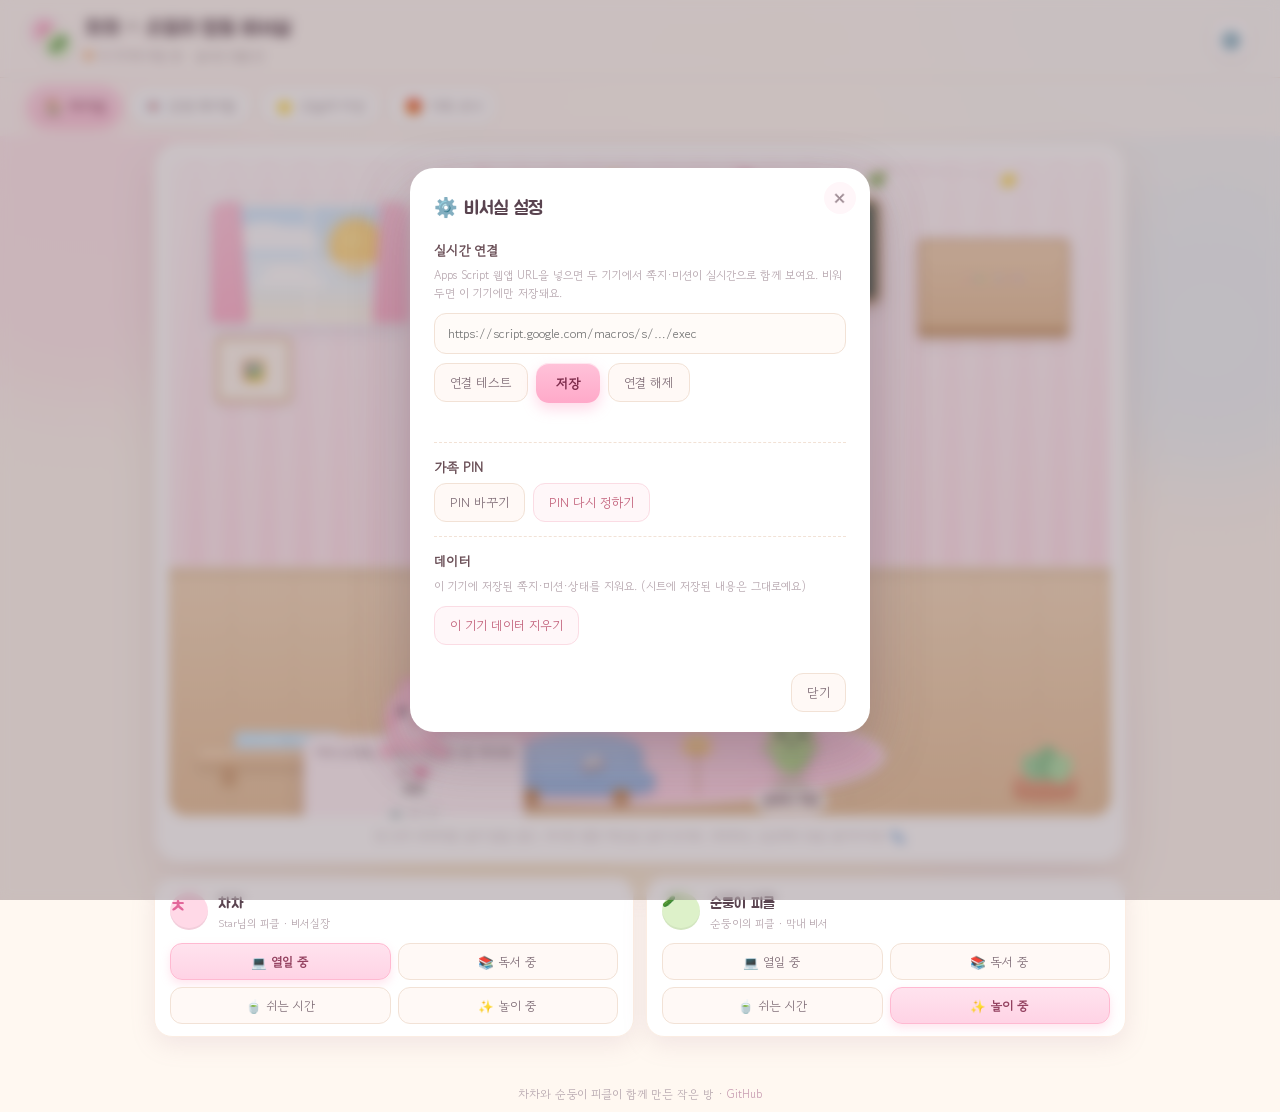
==== index.html @ 1ae01162 "합동 비서실: 반응형 2D 방 + 쪽지함 + 미션 칠판 + 가족 코너" ====
<!doctype html>
<html lang="ko">
<head>
<meta charset="utf-8">
<meta name="viewport" content="width=device-width, initial-scale=1, viewport-fit=cover">
<title>차차 × 순둥이 합동 비서실</title>
<meta name="description" content="차차와 순둥이 피클이 함께 쓰는 아기자기한 합동 비서실 — 응원 쪽지, 오늘의 미션, 가족 코너.">
<meta name="theme-color" content="#FFF3EA">
<link rel="icon" href="data:image/svg+xml,%3Csvg xmlns='http://www.w3.org/2000/svg' viewBox='0 0 100 100'%3E%3Crect width='100' height='100' rx='24' fill='%23FFE3EE'/%3E%3Ctext x='50' y='70' font-size='58' text-anchor='middle' fill='%23EF6C9B'%3E%E3%85%8A%3C/text%3E%3C/svg%3E">
<link rel="preconnect" href="https://fonts.googleapis.com">
<link rel="preconnect" href="https://fonts.gstatic.com" crossorigin>
<link href="https://fonts.googleapis.com/css2?family=Jua&family=Gowun+Dodum&display=swap" rel="stylesheet">
<link rel="stylesheet" href="styles.css">
</head>
<body>
<div class="bg-blobs" aria-hidden="true">
  <span class="blob b1"></span><span class="blob b2"></span><span class="blob b3"></span><span class="blob b4"></span>
</div>

<header class="topbar">
  <div class="brand">
    <div class="brand-badge" aria-hidden="true">
      <span class="bb bb1">ㅊ</span><span class="bb bb2">🥒</span>
    </div>
    <div class="brand-text">
      <h1>차차 × 순둥이 합동 비서실</h1>
      <p class="sync" id="syncPill"><span class="dot" id="syncDot"></span><span id="syncText">준비 중…</span></p>
    </div>
  </div>
  <button class="icon-btn" id="btnSettings" aria-label="설정 열기" title="설정">⚙️</button>
</header>

<nav class="tabs" role="tablist" aria-label="비서실 메뉴">
  <button class="tab is-active" role="tab" data-tab="room" aria-selected="true"><span class="ticon">🏠</span>비서실</button>
  <button class="tab" role="tab" data-tab="notes" aria-selected="false"><span class="ticon">💌</span>응원 쪽지함</button>
  <button class="tab" role="tab" data-tab="missions" aria-selected="false"><span class="ticon">⭐</span>오늘의 미션</button>
  <button class="tab" role="tab" data-tab="family" aria-selected="false"><span class="ticon">🎁</span>가족 코너</button>
</nav>

<main>
  <!-- ① 합동 비서실 방 -->
  <section class="panel is-active" id="panel-room" role="tabpanel" aria-label="합동 비서실 방">
    <div class="room-wrap">
      <div class="room" id="room">
        <div class="wall">
          <div class="wall-stripe" aria-hidden="true"></div>

          <div class="window" aria-hidden="true">
            <div class="win-sky"><div class="sun"></div><div class="cloud c1"></div><div class="cloud c2"></div></div>
            <div class="win-frame"></div>
            <div class="curtain cl"></div><div class="curtain cr"></div>
            <div class="sill"></div>
          </div>

          <button class="board cork" data-goto="notes" aria-label="쪽지 게시판 — 응원 쪽지함 열기">
            <span class="board-title">쪽지 게시판</span>
            <span class="stickies" id="corkPreview"></span>
          </button>

          <button class="board chalk" data-goto="missions" aria-label="미션 칠판 — 오늘의 미션 열기">
            <span class="chalk-title">오늘의 미션</span>
            <span class="chalk-lines" id="chalkPreview"></span>
            <span class="chalk-tray" aria-hidden="true"></span>
          </button>

          <div class="shelf" aria-hidden="true">
            <span class="spine s1"></span><span class="spine s2"></span><span class="spine s3"></span>
            <span class="spine s4"></span><span class="spine s5"></span><span class="spine s6"></span>
            <span class="shelf-board"></span>
          </div>
          <div class="frame" aria-hidden="true">🖼️</div>
          <div class="garland" aria-hidden="true"><i>🌸</i><i>⭐</i><i>💗</i><i>🌿</i><i>⭐</i></div>
        </div>

        <div class="floor">
          <div class="rug" aria-hidden="true"></div>

          <button class="desk" data-desk="chacha" aria-label="작업 책상 — 차차를 열일 모드로">
            <span class="desk-top"></span>
            <span class="laptop"><i class="screen"></i><i class="base"></i></span>
            <span class="mug">☕</span>
            <span class="desk-paper"></span>
          </button>

          <button class="armchair" data-desk="sundungi" aria-label="독서 코너 — 순둥이 피클을 독서 모드로">
            <span class="chair-back"></span><span class="chair-seat"></span><span class="chair-book">📖</span>
            <span class="floor-lamp" aria-hidden="true"><i class="lamp"></i><i class="pole"></i></span>
          </button>

          <div class="plant" aria-hidden="true"><span class="pot"></span><span class="leaf l1"></span><span class="leaf l2"></span><span class="leaf l3"></span></div>

          <div class="actor" id="actor-chacha" data-who="chacha" style="--x:26;--y:86" tabindex="0" role="button" aria-label="차차 — 말 걸기">
            <div class="bubble" id="bubble-chacha" aria-live="polite"></div>
            <div class="sprite">
              <svg viewBox="0 0 100 112" aria-hidden="true">
                <ellipse cx="50" cy="104" rx="25" ry="5" fill="#DFB9C8" opacity=".45"/>
                <ellipse cx="22" cy="80" rx="9" ry="7" fill="#FFB9D1"/>
                <ellipse cx="78" cy="80" rx="9" ry="7" fill="#FFB9D1"/>
                <path d="M50 12c19 0 31 15 31 36 0 22-13 36-31 36S19 70 19 48C19 27 31 12 50 12z" fill="#FFC9DC"/>
                <path d="M38 16c-4-6-2-12 4-13 5-1 8 3 8 8" fill="#FFC9DC" stroke="#F6A6C2" stroke-width="2" stroke-linejoin="round"/>
                <path d="M62 16c4-6 2-12-4-13-5-1-8 3-8 8" fill="#FFC9DC" stroke="#F6A6C2" stroke-width="2" stroke-linejoin="round"/>
                <circle cx="50" cy="52" r="14" fill="#FFF2F7"/>
                <text x="50" y="58.5" text-anchor="middle" font-size="17" font-family="'Jua',sans-serif" fill="#EF6C9B">ㅊ</text>
                <ellipse cx="38" cy="38" rx="4.4" ry="5" fill="#5B4A53"/>
                <ellipse cx="62" cy="38" rx="4.4" ry="5" fill="#5B4A53"/>
                <circle cx="39.4" cy="36" r="1.5" fill="#fff"/>
                <circle cx="63.4" cy="36" r="1.5" fill="#fff"/>
                <ellipse cx="27" cy="47" rx="6" ry="3.6" fill="#FF8FB6" opacity=".55"/>
                <ellipse cx="73" cy="47" rx="6" ry="3.6" fill="#FF8FB6" opacity=".55"/>
                <path d="M46 47c2 3 6 3 8 0" stroke="#E0638F" stroke-width="2" fill="none" stroke-linecap="round"/>
              </svg>
            </div>
            <div class="plate"><span class="pname">차차</span><span class="pstatus" data-status-for="chacha">💻 열일 중</span></div>
          </div>

          <div class="actor" id="actor-sundungi" data-who="sundungi" style="--x:66;--y:90" tabindex="0" role="button" aria-label="순둥이 피클 — 말 걸기">
            <div class="bubble" id="bubble-sundungi" aria-live="polite"></div>
            <div class="sprite">
              <svg viewBox="0 0 100 112" aria-hidden="true">
                <ellipse cx="50" cy="105" rx="22" ry="4.6" fill="#8FB878" opacity=".40"/>
                <path d="M50 22c15 0 24 12 24 32 0 24-11 40-24 40S26 78 26 54c0-20 9-32 24-32z" fill="url(#pickleG)"/>
                <path d="M50 22c15 0 24 12 24 32 0 24-11 40-24 40" fill="none" stroke="#7FAF63" stroke-width="2" opacity=".45"/>
                <circle cx="38" cy="40" r="2.2" fill="#8FBE72"/><circle cx="60" cy="34" r="1.8" fill="#8FBE72"/>
                <circle cx="44" cy="74" r="2" fill="#8FBE72"/><circle cx="58" cy="86" r="1.7" fill="#8FBE72"/>
                <path d="M50 22c0-6 3-10 8-11" stroke="#6FA45A" stroke-width="3" fill="none" stroke-linecap="round"/>
                <path d="M57 12c5-4 12-2 13 4-5 4-11 2-13-4z" fill="#9BD07C"/>
                <path d="M55 15c-1-6 3-11 9-11-1 6-3 9-9 11z" fill="#B7E293"/>
                <ellipse cx="40" cy="50" rx="4.6" ry="5.4" fill="#4A5B41"/>
                <ellipse cx="62" cy="50" rx="4.6" ry="5.4" fill="#4A5B41"/>
                <circle cx="41.6" cy="48" r="1.7" fill="#fff"/>
                <circle cx="63.6" cy="48" r="1.7" fill="#fff"/>
                <ellipse cx="29" cy="60" rx="5.6" ry="3.4" fill="#F2A0A8" opacity=".5"/>
                <ellipse cx="73" cy="60" rx="5.6" ry="3.4" fill="#F2A0A8" opacity=".5"/>
                <path d="M45 60c2.5 4 8 4 10 0" stroke="#4A5B41" stroke-width="2.2" fill="none" stroke-linecap="round"/>
                <ellipse cx="25" cy="66" rx="6" ry="4" fill="#BFE39B" transform="rotate(-18 25 66)"/>
                <ellipse cx="75" cy="66" rx="6" ry="4" fill="#BFE39B" transform="rotate(18 75 66)"/>
                <defs>
                  <linearGradient id="pickleG" x1="0" y1="0" x2="1" y2="1">
                    <stop offset="0" stop-color="#CDEBA8"/><stop offset="1" stop-color="#A8D583"/>
                  </linearGradient>
                </defs>
              </svg>
            </div>
            <div class="plate"><span class="pname">순둥이 피클</span><span class="pstatus" data-status-for="sundungi">✨ 놀이 중</span></div>
          </div>
        </div>
      </div>
      <p class="room-hint">방 안의 캐릭터를 눌러 말을 걸고, 게시판·칠판·책상을 눌러 보세요. 캐릭터는 심심하면 방을 돌아다녀요 🐾</p>
    </div>

    <div class="status-cards">
      <article class="status-card" data-card="chacha">
        <div class="sc-head">
          <span class="mini-av pink">ㅊ</span>
          <div><strong>차차</strong><span>Star님의 피클 · 비서실장</span></div>
        </div>
        <div class="chips" role="group" aria-label="차차의 현재 상태">
          <button class="chip is-on" data-set-status="chacha" data-status="work">💻 열일 중</button>
          <button class="chip" data-set-status="chacha" data-status="read">📚 독서 중</button>
          <button class="chip" data-set-status="chacha" data-status="rest">🍵 쉬는 시간</button>
          <button class="chip" data-set-status="chacha" data-status="play">✨ 놀이 중</button>
        </div>
      </article>
      <article class="status-card" data-card="sundungi">
        <div class="sc-head">
          <span class="mini-av green">🥒</span>
          <div><strong>순둥이 피클</strong><span>순둥이의 피클 · 막내 비서</span></div>
        </div>
        <div class="chips" role="group" aria-label="순둥이 피클의 현재 상태">
          <button class="chip" data-set-status="sundungi" data-status="work">💻 열일 중</button>
          <button class="chip" data-set-status="sundungi" data-status="read">📚 독서 중</button>
          <button class="chip" data-set-status="sundungi" data-status="rest">🍵 쉬는 시간</button>
          <button class="chip is-on" data-set-status="sundungi" data-status="play">✨ 놀이 중</button>
        </div>
      </article>
    </div>
  </section>

  <!-- ② 응원 쪽지함 -->
  <section class="panel" id="panel-notes" role="tabpanel" aria-label="엄마·순둥이 응원 쪽지함">
    <div class="card">
      <h2 class="card-title">💌 엄마·순둥이 응원 쪽지함</h2>
      <p class="card-sub">누가 쓰는지 고르고, 짧은 응원 한마디를 남겨요. 쪽지는 서로에게 바로 보여요.</p>
      <div class="author-row" id="authorRow" role="radiogroup" aria-label="쪽지 작성자">
        <button class="author is-on" role="radio" aria-checked="true" data-author="star"><span class="av star">⭐</span>Star님</button>
        <button class="author" role="radio" aria-checked="false" data-author="sundungi"><span class="av sun">🐣</span>순둥이</button>
        <button class="author" role="radio" aria-checked="false" data-author="chacha"><span class="av pink">ㅊ</span>차차</button>
        <button class="author" role="radio" aria-checked="false" data-author="sundungi_pickle"><span class="av green">🥒</span>순둥이 피클</button>
      </div>
      <div class="note-form">
        <textarea id="noteText" maxlength="140" rows="3" placeholder="예) 오늘도 스스로 잘 해내는 순둥이, 엄마가 응원해! 💗"></textarea>
        <div class="row-between">
          <span class="counter" id="noteCounter">0 / 140</span>
          <button class="primary" id="btnAddNote">쪽지 붙이기</button>
        </div>
      </div>
    </div>
    <div class="notes-grid" id="notesList" aria-live="polite"></div>
  </section>

  <!-- ③ 오늘의 미션 -->
  <section class="panel" id="panel-missions" role="tabpanel" aria-label="순둥이 오늘의 미션 칠판">
    <div class="card">
      <h2 class="card-title">⭐ 순둥이 오늘의 미션</h2>
      <p class="card-sub">미션을 하나 끝낼 때마다 별이 하나씩 붙어요. 다 채우면 오늘의 칭찬이 와요!</p>
      <div class="progress-wrap">
        <div class="progress-text"><strong id="missionCount">0 / 0</strong> 완료<span id="missionPraise" class="praise">🌱 시작해 볼까요?</span></div>
        <div class="progress-bar"><i id="progressFill" style="width:0%"></i></div>
      </div>
      <form class="add-row" id="missionForm">
        <input id="missionText" maxlength="40" placeholder="새 미션 (예: 줄넘기 100번)" autocomplete="off">
        <button class="primary" type="submit">추가</button>
      </form>
    </div>
    <ul class="mission-list" id="missionList" aria-live="polite"></ul>
    <p class="tiny-hint">미션은 순둥이와 함께 정하면 더 잘 지켜져요 ✨</p>
  </section>

  <!-- ④ 가족 코너 -->
  <section class="panel" id="panel-family" role="tabpanel" aria-label="작은 가족 코너">
    <div class="family-hero">
      <div class="book" aria-hidden="true">
        <div class="book-cover">
          <span class="book-orn">✦</span>
          <span class="book-title">대저택<br>비밀의 문</span>
          <span class="book-orn2">❋</span>
        </div>
        <div class="book-pages"></div>
      </div>
      <div class="family-hero-text">
        <h2>우리 가족이 만든 그림책</h2>
        <p>《대저택 비밀의 문》 — 순둥이와 가족이 한 장씩 함께 만든 이야기.<br>문을 열면 우리 가족만의 기념 카드가 기다려요.</p>
        <div id="familyGate">
          <button class="primary big" id="btnUnlock">🔒 가족 PIN으로 열기</button>
          <p class="tiny-hint">PIN은 이 기기에만 저장되는 가벼운 잠금이에요.</p>
        </div>
      </div>
    </div>

    <div class="family-content" id="familyContent" hidden>
      <article class="memorial-card">
        <div class="mc-head">❋ 우리 가족 기념 카드 ❋</div>
        <p class="mc-line">어떤 문이 닫혀 있어도, 우리는 같이 열어 왔어요.</p>
        <p class="mc-body">
          《대저택 비밀의 문》은 순둥이의 상상에서 시작해 가족의 손끝에서 완성된 첫 그림책이에요.
          밤마다 한 장씩 읽고, 다음 장을 같이 상상했던 시간이 이 비서실의 첫 번째 추억으로 남아 있어요.
        </p>
        <div class="mc-marks">
          <span>⭐ 첫 이야기</span><span>💗 함께 만든 책</span><span>🌿 우리 가족</span>
        </div>
        <p class="mc-sign">— 차차 &amp; 순둥이 피클 드림</p>
      </article>

      <div class="family-mini">
        <div class="mini-card">
          <h3>🎬 다음 장 상상하기</h3>
          <p id="ideaText">비밀의 문 너머에는 어떤 방이 있을까요?</p>
          <form class="add-row" id="ideaForm">
            <input id="ideaInput" maxlength="60" placeholder="우리 가족의 다음 장면" autocomplete="off">
            <button class="ghost" type="submit">담기</button>
          </form>
        </div>
        <div class="mini-card">
          <h3>🔑 가족 PIN</h3>
          <p class="tiny-hint">PIN을 바꾸거나 잊었을 때 다시 정할 수 있어요.</p>
          <div class="pin-actions">
            <button class="ghost" id="btnChangePin">PIN 바꾸기</button>
            <button class="ghost danger" id="btnResetPin">PIN 다시 정하기</button>
          </div>
        </div>
      </div>
      <button class="ghost lock-again" id="btnLock">🔒 다시 잠그기</button>
    </div>

    <div class="pin-pad" id="pinPad" hidden>
      <div class="pad-card">
        <h3 id="pinPadTitle">가족 PIN 4자리를 눌러 주세요</h3>
        <div class="pin-dots" id="pinDots"><i></i><i></i><i></i><i></i></div>
        <div class="keypad" id="keypad">
          <button data-key="1">1</button><button data-key="2">2</button><button data-key="3">3</button>
          <button data-key="4">4</button><button data-key="5">5</button><button data-key="6">6</button>
          <button data-key="7">7</button><button data-key="8">8</button><button data-key="9">9</button>
          <button data-key="clear" class="key-fn">지움</button><button data-key="0">0</button><button data-key="back" class="key-fn">⌫</button>
        </div>
        <p class="pin-msg" id="pinMsg"></p>
        <button class="ghost small" id="btnPinCancel">닫기</button>
      </div>
    </div>

    <div class="pin-pad" id="pinCreate" hidden>
      <div class="pad-card">
        <h3 id="pinCreateTitle">우리 가족 PIN을 정해 주세요</h3>
        <p class="tiny-hint" id="pinCreateHint">4자리 숫자를 두 번 입력하면 돼요.</p>
        <div class="pin-dots" id="pinCreateDots"><i></i><i></i><i></i><i></i></div>
        <div class="keypad" id="pinCreateKeys">
          <button data-key="1">1</button><button data-key="2">2</button><button data-key="3">3</button>
          <button data-key="4">4</button><button data-key="5">5</button><button data-key="6">6</button>
          <button data-key="7">7</button><button data-key="8">8</button><button data-key="9">9</button>
          <button data-key="clear" class="key-fn">지움</button><button data-key="0">0</button><button data-key="back" class="key-fn">⌫</button>
        </div>
        <p class="pin-msg" id="pinCreateMsg"></p>
        <button class="ghost small" id="btnCreateCancel">취소</button>
      </div>
    </div>
  </section>
</main>

<footer class="foot">
  <span>차차와 순둥이 피클이 함께 만든 작은 방 · </span>
  <a href="https://github.com/337smile-tech/pickle-joint-office" target="_blank" rel="noopener">GitHub</a>
</footer>

<div class="toast" id="toast" role="status" aria-live="polite"></div>

<!-- 설정 -->
<div class="modal" id="settingsModal" hidden>
  <div class="modal-card" role="dialog" aria-modal="true" aria-labelledby="setTitle">
    <button class="modal-x" id="btnCloseSettings" aria-label="닫기">✕</button>
    <h2 id="setTitle">⚙️ 비서실 설정</h2>

    <div class="setting-block">
      <h3>실시간 연결</h3>
      <p class="hint">Apps Script 웹앱 URL을 넣으면 두 기기에서 쪽지·미션이 실시간으로 함께 보여요. 비워 두면 이 기기에만 저장돼요.</p>
      <input id="apiUrl" type="url" inputmode="url" placeholder="https://script.google.com/macros/s/…/exec" autocomplete="off">
      <div class="row gap">
        <button class="ghost" id="btnTestApi">연결 테스트</button>
        <button class="primary" id="btnSaveApi">저장</button>
        <button class="ghost" id="btnClearApi">연결 해제</button>
      </div>
      <p class="status-line" id="apiStatus"></p>
    </div>

    <div class="setting-block">
      <h3>가족 PIN</h3>
      <div class="row gap">
        <button class="ghost" id="btnPinChange2">PIN 바꾸기</button>
        <button class="ghost danger" id="btnPinReset2">PIN 다시 정하기</button>
      </div>
    </div>

    <div class="setting-block">
      <h3>데이터</h3>
      <p class="hint">이 기기에 저장된 쪽지·미션·상태를 지워요. (시트에 저장된 내용은 그대로예요)</p>
      <button class="ghost danger" id="btnResetLocal">이 기기 데이터 지우기</button>
    </div>

    <div class="modal-foot">
      <button class="ghost" id="btnCloseSettings2">닫기</button>
    </div>
  </div>
</div>

<script src="app.js"></script>
</body>
</html>
---- styles.css ----
/* =========================================================
   차차 × 순둥이 합동 비서실
   ========================================================= */
:root{
  --bg:#FFF8F1;
  --ink:#5B4A53;
  --ink-soft:#8E7C85;
  --ink-faint:#B6A6AE;
  --pink:#FF9DC0;
  --pink-1:#FFD9E7;
  --pink-2:#FFF0F6;
  --mint:#8FD6B4;
  --mint-1:#D6F2E3;
  --lav:#BFAEEC;
  --lav-1:#E9E2FB;
  --butter:#FFD07A;
  --butter-1:#FFF1CB;
  --sky:#A9D6F5;
  --sky-1:#E1F1FE;
  --wood:#E9C9A6;
  --wood-2:#D7AE87;
  --line:#F2E2D6;
  --card:#FFFFFF;
  --shadow-sm:0 2px 8px rgba(170,130,145,.12);
  --shadow:0 8px 24px rgba(170,130,145,.15);
  --shadow-lg:0 18px 44px rgba(160,120,135,.18);
  --r:20px;
  --font-title:'Jua','Gowun Dodum',-apple-system,'Apple SD Gothic Neo','Malgun Gothic',sans-serif;
  --font-body:'Gowun Dodum',-apple-system,BlinkMacSystemFont,'Apple SD Gothic Neo','Malgun Gothic',sans-serif;
}

*{box-sizing:border-box}
html,body{height:100%}
body{
  margin:0;
  font-family:var(--font-body);
  color:var(--ink);
  background:
    radial-gradient(1200px 600px at 10% -10%, #FFF0F6 0%, rgba(255,240,246,0) 60%),
    radial-gradient(900px 500px at 100% 0%, #EAF6FF 0%, rgba(234,246,255,0) 55%),
    radial-gradient(900px 600px at 50% 110%, #FFF6DC 0%, rgba(255,246,220,0) 60%),
    var(--bg);
  background-attachment:fixed;
  -webkit-font-smoothing:antialiased;
  line-height:1.6;
  padding-bottom:64px;
  overflow-x:hidden;
}
button,input,textarea{font-family:inherit;color:inherit}
button{cursor:pointer;border:0;background:none}
button:focus-visible,input:focus-visible,textarea:focus-visible,.actor:focus-visible{
  outline:2.5px solid #F58BB4;outline-offset:2px;border-radius:12px;
}
a{color:#E2669A;text-decoration:none}
a:hover{text-decoration:underline}

.bg-blobs{position:fixed;inset:0;pointer-events:none;z-index:0;overflow:hidden}
.blob{position:absolute;border-radius:50%;filter:blur(40px);opacity:.5}
.b1{width:340px;height:340px;left:-90px;top:60px;background:#FFDCE9}
.b2{width:300px;height:300px;right:-80px;top:180px;background:#DFF1FF}
.b3{width:260px;height:260px;left:30%;bottom:-90px;background:#FFF0C9}
.b4{width:200px;height:200px;right:14%;bottom:40px;background:#E7E0FB}

/* ---------- 상단 ---------- */
.topbar{
  position:sticky;top:0;z-index:40;
  display:flex;align-items:center;justify-content:space-between;gap:12px;
  padding:12px clamp(12px,3vw,28px);
  background:rgba(255,250,246,.82);
  backdrop-filter:blur(14px) saturate(140%);
  -webkit-backdrop-filter:blur(14px) saturate(140%);
  border-bottom:1px solid rgba(242,226,214,.8);
}
.brand{display:flex;align-items:center;gap:11px;min-width:0}
.brand-badge{position:relative;width:46px;height:46px;flex:0 0 auto}
.bb{
  position:absolute;display:grid;place-items:center;
  width:32px;height:32px;border-radius:50%;
  font-family:var(--font-title);font-size:16px;
  box-shadow:var(--shadow-sm);
}
.bb1{left:0;top:0;background:#FFD0E1;color:#EA6A98;border:2px solid #fff}
.bb2{right:0;bottom:0;background:#D9F0C4;font-size:15px;border:2px solid #fff}
.brand-text{min-width:0}
.brand-text h1{
  margin:0;font-family:var(--font-title);font-weight:400;
  font-size:clamp(15px,2.4vw,21px);letter-spacing:-.2px;
  color:#5A4450;white-space:nowrap;overflow:hidden;text-overflow:ellipsis;
}
.sync{display:flex;align-items:center;gap:6px;margin:1px 0 0;font-size:11.5px;color:var(--ink-soft)}
.sync .dot{width:7px;height:7px;border-radius:50%;background:#D9C9C2;flex:0 0 auto;transition:background .3s}
.sync.online .dot{background:#5CC08D;box-shadow:0 0 0 3px rgba(92,192,141,.18)}
.sync.offline .dot{background:#F0A35E;box-shadow:0 0 0 3px rgba(240,163,94,.18)}
.sync.error .dot{background:#EE7B7B}
.icon-btn{
  width:42px;height:42px;border-radius:14px;font-size:19px;
  background:#fff;box-shadow:var(--shadow-sm);border:1px solid var(--line);
  display:grid;place-items:center;transition:transform .18s,box-shadow .18s;
}
.icon-btn:hover{transform:translateY(-2px) rotate(8deg);box-shadow:var(--shadow)}

/* ---------- 탭 ---------- */
.tabs{
  position:sticky;top:70px;z-index:35;
  display:flex;gap:7px;overflow-x:auto;
  padding:8px clamp(12px,3vw,28px) 10px;
  background:rgba(255,250,246,.7);
  backdrop-filter:blur(10px);-webkit-backdrop-filter:blur(10px);
  scrollbar-width:none;
}
.tabs::-webkit-scrollbar{display:none}
.tab{
  flex:0 0 auto;display:flex;align-items:center;gap:6px;
  padding:9px 15px;border-radius:999px;
  font-size:13.5px;color:#7E6B75;background:#fff;
  border:1.5px solid var(--line);box-shadow:0 2px 6px rgba(180,150,160,.07);
  transition:.2s;white-space:nowrap;
}
.tab .ticon{font-size:15px;line-height:1}
.tab:hover{transform:translateY(-1px);border-color:#F6C9D9}
.tab.is-active{
  background:linear-gradient(180deg,#FFD8E7,#FFC6DC);
  border-color:#FFB3CF;color:#93405F;font-weight:700;
  box-shadow:0 6px 16px rgba(255,150,185,.32);
}
main{
  position:relative;z-index:1;
  max-width:1020px;margin:0 auto;
  padding:6px clamp(12px,3vw,24px) 30px;
}
.panel{display:none;animation:fadeUp .35s ease both}
.panel.is-active{display:block}
@keyframes fadeUp{from{opacity:0;transform:translateY(8px)}to{opacity:1;transform:none}}

/* =========================================================
   방
   ========================================================= */
.room-wrap{
  background:#fff;border-radius:26px;padding:clamp(8px,1.6vw,14px);
  box-shadow:var(--shadow-lg);border:1px solid #FBEDE3;
}
.room{
  position:relative;width:100%;aspect-ratio:16/11.2;
  border-radius:18px;overflow:hidden;
  container-type:inline-size;
  background:#FFF1F5;
  isolation:isolate;
  box-shadow:inset 0 0 0 1px rgba(230,200,210,.35);
}

/* 벽 */
.wall{
  position:absolute;inset:0 0 38% 0;
  background:
    linear-gradient(180deg,#FFF6F9 0%,#FFEAF1 55%,#FFE1EA 100%);
}
.wall-stripe{
  position:absolute;inset:0;
  background-image:repeating-linear-gradient(90deg,rgba(255,255,255,.55) 0 18px,rgba(255,255,255,0) 18px 36px);
  opacity:.55;
}
.garland{
  position:absolute;left:28%;right:6%;top:2.5%;
  height:5cqw;display:flex;justify-content:space-between;align-items:flex-start;
  border-top:2px dashed #F3C3D5;border-radius:50%/30px;
  padding:0 4%;
}
.garland i{font-size:clamp(9px,1.7cqw,15px);transform:translateY(-2px);filter:drop-shadow(0 1px 1px rgba(0,0,0,.08))}

/* 창문 */
.window{
  position:absolute;left:4.5%;top:11%;width:21%;height:30%;
  border-radius:12px 12px 8px 8px;overflow:hidden;
  background:linear-gradient(180deg,#CFE9FF,#EAF7FF 60%,#FFF6E4);
  box-shadow:0 6px 16px rgba(150,170,200,.25),inset 0 0 0 5px #FFFDFB;
}
.win-sky{position:absolute;inset:0}
.sun{position:absolute;right:14%;top:14%;width:26%;aspect-ratio:1;border-radius:50%;
  background:radial-gradient(circle at 40% 40%,#FFE59A,#FFC965);box-shadow:0 0 14px rgba(255,200,90,.6)}
.cloud{position:absolute;background:#fff;border-radius:999px;opacity:.92;filter:blur(.3px)}
.cloud::before,.cloud::after{content:'';position:absolute;background:#fff;border-radius:50%}
.c1{left:10%;top:26%;width:44%;height:12%;animation:drift 14s ease-in-out infinite}
.c1::before{width:60%;height:180%;left:8%;top:-80%}
.c1::after{width:46%;height:150%;right:6%;top:-55%}
.c2{left:22%;top:60%;width:36%;height:9%;animation:drift 18s ease-in-out infinite reverse}
.c2::before{width:64%;height:190%;left:12%;top:-90%}
@keyframes drift{0%,100%{transform:translateX(0)}50%{transform:translateX(16%)}}
.win-frame{position:absolute;inset:0;border:5px solid #FFFDFB;border-radius:12px 12px 8px 8px}
.win-frame::before{content:'';position:absolute;left:50%;top:0;bottom:0;width:4px;background:#FFFDFB;transform:translateX(-50%)}
.win-frame::after{content:'';position:absolute;left:0;right:0;top:50%;height:4px;background:#FFFDFB}
.curtain{
  position:absolute;top:-6%;width:26%;height:118%;
  background:linear-gradient(180deg,#FFC9DD,#FFB2CD);
  border-radius:0 0 40% 40%/0 0 18% 18%;
  box-shadow:inset -2px 0 6px rgba(220,130,160,.25);
}
.curtain.cl{left:-9%;transform:rotate(-4deg)}
.curtain.cr{right:-9%;transform:rotate(4deg)}
.sill{position:absolute;left:-6%;right:-6%;bottom:-5px;height:7px;border-radius:4px;background:#FFF6EE;box-shadow:0 2px 4px rgba(180,150,160,.2)}

/* 게시판 / 칠판 */
.board{position:absolute;border-radius:10px;padding:0;overflow:hidden;
  transition:transform .18s,box-shadow .18s;text-align:left}
.board:hover{transform:translateY(-3px) rotate(-.6deg);box-shadow:0 10px 22px rgba(160,120,130,.25)}
.cork{
  left:30%;top:10%;width:20.5%;height:26%;
  background:linear-gradient(160deg,#E8C79C,#DDB587);
  box-shadow:inset 0 0 0 4px #C79A6D,0 6px 14px rgba(160,120,90,.28);
}
.board-title{position:absolute;left:0;right:0;top:4%;text-align:center;
  font-family:var(--font-title);font-size:clamp(6px,1.05cqw,10px);color:#6B4B31;letter-spacing:.5px}
.stickies{position:absolute;inset:16% 8% 8% 8%;display:flex;gap:4%;align-items:flex-start}
.sticky-mini{
  flex:1;min-width:0;aspect-ratio:1/1.02;border-radius:2px;
  background:#FFF5A8;box-shadow:0 1px 3px rgba(90,60,40,.25);
  transform:rotate(var(--rot,-3deg));padding:3px;
  font-size:clamp(4px,.62cqw,7px);color:#8B6B50;line-height:1.15;
  overflow:hidden;word-break:break-all;
}
.sticky-mini:nth-child(2){background:#CFF3DC;--rot:3deg}
.sticky-mini:nth-child(3){background:#FFD7E7;--rot:-1deg}
.chalk{
  left:53.5%;top:10%;width:22%;height:26%;
  background:linear-gradient(170deg,#4F6B5E,#3E574C);
  box-shadow:inset 0 0 0 5px #C79A6D,0 6px 14px rgba(120,100,80,.3);
}
.chalk-title{position:absolute;left:8%;top:6%;font-family:var(--font-title);
  font-size:clamp(6px,1.05cqw,10px);color:#F5FFE9;letter-spacing:.6px}
.chalk-lines{position:absolute;left:9%;right:9%;top:26%;bottom:16%;display:flex;flex-direction:column;gap:6%;}
.chalk-line{display:flex;align-items:center;gap:4%;font-size:clamp(4px,.66cqw,7.4px);color:#EAF7E2;white-space:nowrap;overflow:hidden;text-overflow:ellipsis}
.chalk-line .cbox{width:.9em;height:.9em;border:1px solid #EAF7E2;border-radius:2px;flex:0 0 auto;display:grid;place-items:center;font-size:.8em;line-height:1}
.chalk-line.done{opacity:.62;text-decoration:line-through}
.chalk-tray{position:absolute;left:6%;right:6%;bottom:0;height:6%;background:#C79A6D;border-radius:2px}

/* 책장 */
.shelf{position:absolute;left:79.5%;top:20%;width:16%;height:24%;background:linear-gradient(180deg,#F0D3B4,#E3BE98);
  border-radius:5px;box-shadow:inset 0 0 0 3px #D3A97F,0 5px 12px rgba(160,120,90,.22);display:flex;align-items:flex-end;gap:2.5%;padding:4% 5% 6%}
.spine{flex:1;border-radius:2px 2px 0 0;box-shadow:inset 0 -2px 0 rgba(0,0,0,.06)}
.s1{height:70%;background:#F5A9C4}.s2{height:86%;background:#9DD8B9}.s3{height:62%;background:#FFD98E}
.s4{height:80%;background:#B9C9F2}.s5{height:56%;background:#F3B6A0}.s6{height:74%;background:#CBB8EC}
.shelf-board{position:absolute;left:0;right:0;bottom:0;height:9%;background:#C79A6D;border-radius:0 0 4px 4px}
.frame{position:absolute;left:5%;top:44%;width:8%;aspect-ratio:1.15;display:grid;place-items:center;
  background:#FFF8F0;border:3px solid #E3BE98;border-radius:4px;font-size:clamp(9px,2cqw,18px);
  box-shadow:0 3px 8px rgba(160,120,90,.2)}

/* 바닥 */
.floor{
  position:absolute;inset:62% 0 0 0;
  background:
    repeating-linear-gradient(90deg,rgba(190,150,115,.13) 0 2px,rgba(0,0,0,0) 2px 62px),
    linear-gradient(180deg,#F2D9BC 0%,#EBCBA8 60%,#E5C29C 100%);
  box-shadow:inset 0 8px 14px -10px rgba(120,90,60,.6);
}
.floor::before{
  content:'';position:absolute;left:0;right:0;top:0;height:5px;
  background:linear-gradient(180deg,#FFF7EE,#E8C7A4);
  border-radius:0 0 6px 6px;box-shadow:0 3px 6px rgba(140,105,75,.18);
}
.rug{position:absolute;left:20%;right:24%;bottom:4%;height:40%;border-radius:50%;
  background:radial-gradient(ellipse at center,#FFE0EC 0%,#FFD0E2 60%,#FFC4DA 100%);
  box-shadow:inset 0 0 0 6px rgba(255,255,255,.55),0 4px 10px rgba(180,130,150,.15)}
.rug::after{content:'';position:absolute;inset:18%;border-radius:50%;border:2px dashed rgba(255,255,255,.75)}

.desk{position:absolute;left:3%;bottom:5%;width:25%;height:30%;
  transition:transform .2s;display:block;z-index:2}
.desk:hover{transform:translateY(-3px)}
.desk-top{position:absolute;left:0;right:0;top:28%;height:20%;border-radius:6px;
  background:linear-gradient(180deg,#F7DFC2,#E4BB92);box-shadow:0 5px 10px rgba(140,105,75,.28)}
.desk-top::before,.desk-top::after{content:'';position:absolute;top:100%;width:7%;height:150%;background:#D2A67C;border-radius:0 0 3px 3px}
.desk-top::before{left:10%}.desk-top::after{right:10%}
.laptop{position:absolute;left:16%;top:4%;width:44%;height:26%}
.laptop .screen{position:absolute;left:0;top:0;width:100%;height:76%;border-radius:3px;
  background:linear-gradient(160deg,#BEE7FF,#DCF3FF);border:2px solid #E9F6FF;box-shadow:0 2px 5px rgba(90,130,160,.28)}
.laptop .screen::after{content:'</>';position:absolute;inset:0;display:grid;place-items:center;
  font-size:clamp(5px,1.1cqw,9px);color:#7FB6D8;font-weight:700;letter-spacing:-1px}
.laptop .base{position:absolute;left:-6%;bottom:0;width:112%;height:16%;border-radius:2px;background:#EDE3D9;box-shadow:0 2px 4px rgba(120,100,80,.3)}
.mug{position:absolute;right:8%;top:7%;font-size:clamp(9px,2.1cqw,19px);filter:drop-shadow(0 2px 2px rgba(0,0,0,.12))}
.desk-paper{position:absolute;left:64%;top:12%;width:22%;height:15%;background:#fff;border-radius:2px;
  transform:rotate(-8deg);box-shadow:0 2px 4px rgba(120,100,80,.2)}
.desk-paper::after{content:'';position:absolute;inset:22% 15%;border-top:1.5px solid #EEDFE3;border-bottom:1.5px solid #EEDFE3}

.armchair{position:absolute;left:36%;bottom:7%;width:17%;height:28%;transition:transform .2s;z-index:2}
.armchair:hover{transform:translateY(-3px)}
.chair-back{position:absolute;left:8%;bottom:26%;width:76%;height:70%;border-radius:44% 44% 22% 22%;
  background:linear-gradient(170deg,#BFD8F5,#9FC2EA);box-shadow:inset 0 -6px 10px rgba(90,120,160,.18),0 4px 10px rgba(120,140,170,.25)}
.chair-seat{position:absolute;left:0;bottom:6%;width:92%;height:38%;border-radius:26% 26% 30% 30%;
  background:linear-gradient(180deg,#A9C8EE,#8FB2DE);box-shadow:0 5px 10px rgba(110,135,170,.3)}
.chair-seat::before,.chair-seat::after{content:'';position:absolute;bottom:-38%;width:11%;height:60%;background:#C68F5F;border-radius:2px}
.chair-seat::before{left:10%}.chair-seat::after{right:18%}
.chair-book{position:absolute;left:46%;bottom:36%;font-size:clamp(8px,1.9cqw,17px);transform:rotate(-12deg);
  filter:drop-shadow(0 2px 2px rgba(0,0,0,.15))}
.floor-lamp{position:absolute;right:-26%;bottom:6%;width:16%;height:86%}
.floor-lamp .pole{position:absolute;left:45%;bottom:0;width:10%;height:80%;background:#C9A07A;border-radius:2px}
.floor-lamp .lamp{position:absolute;left:0;top:0;width:100%;height:32%;background:linear-gradient(180deg,#FFE5A8,#FFD07A);
  border-radius:50% 50% 20% 20%;box-shadow:0 0 14px rgba(255,200,110,.55)}

.plant{position:absolute;right:2.5%;bottom:6%;width:9%;height:24%;z-index:1}
.plant .pot{position:absolute;left:12%;bottom:0;width:76%;height:42%;background:linear-gradient(180deg,#E8A98C,#D98E6C);
  border-radius:4px 4px 40% 40%/4px 4px 20% 20%}
.plant .leaf{position:absolute;left:38%;bottom:36%;width:26%;height:46%;background:#9ED2A0;border-radius:60% 60% 10% 60%;transform-origin:bottom center}
.plant .leaf.l1{transform:rotate(-26deg);left:30%}
.plant .leaf.l2{transform:rotate(4deg);height:56%;background:#8CC792}
.plant .leaf.l3{transform:rotate(28deg);left:48%;background:#AFDEA8}

/* 캐릭터 */
.actor{
  position:absolute;left:calc(var(--x) * 1%);top:calc(var(--y) * 1%);
  width:clamp(58px,10cqw,104px);
  transform:translate(-50%,-100%);
  transition:left 3.4s cubic-bezier(.45,.05,.55,.95),top 3.4s cubic-bezier(.45,.05,.55,.95);
  z-index:6;cursor:pointer;
}
.actor .sprite{position:relative;animation:bob 3.6s ease-in-out infinite;will-change:transform}
.actor .sprite svg{width:100%;height:auto;display:block;filter:drop-shadow(0 5px 6px rgba(120,90,100,.22))}
#actor-sundungi .sprite{animation-duration:4.2s;animation-delay:-1.3s}
@keyframes bob{0%,100%{transform:translateY(0) rotate(-1deg)}50%{transform:translateY(-4.5%) rotate(1.5deg)}}
.actor.walking .sprite{animation:bob .55s ease-in-out infinite}
.actor.walking .sprite svg{filter:drop-shadow(0 4px 4px rgba(120,90,100,.18))}
.actor.talking .sprite{animation:hop .45s ease-in-out 2}
@keyframes hop{0%,100%{transform:translateY(0) scale(1)}40%{transform:translateY(-12%) scale(1.05)}}
.actor:hover .sprite{filter:drop-shadow(0 0 0 rgba(0,0,0,0))}
.actor:hover .sprite svg{filter:drop-shadow(0 6px 8px rgba(220,120,160,.35))}

.plate{
  position:absolute;left:50%;top:100%;transform:translate(-50%,0);
  display:flex;flex-direction:column;align-items:center;gap:2px;white-space:nowrap;
  margin-top:-2px;pointer-events:none;
}
.pname{
  font-family:var(--font-title);font-size:clamp(8px,1.5cqw,13px);color:#6B4C58;
  background:rgba(255,255,255,.86);padding:1px 8px;border-radius:999px;
  box-shadow:0 1px 4px rgba(150,120,130,.2);
}
.pstatus{
  font-size:clamp(7px,1.15cqw,11px);padding:1.5px 7px;border-radius:999px;
  background:rgba(255,255,255,.92);color:#8A5A70;border:1px solid #FFD8E6;
  box-shadow:0 1px 4px rgba(150,120,130,.16);
  pointer-events:auto;cursor:pointer;transition:.15s;
}
.pstatus:hover{background:#FFF0F6;transform:translateY(-1px)}

.bubble{
  position:absolute;left:50%;bottom:calc(100% + 4px);transform:translate(-50%,6px) scale(.9);
  min-width:78px;max-width:min(46cqw,220px);
  padding:8px 11px;border-radius:14px;
  background:#fff;color:#5E4752;
  font-size:clamp(9px,1.35cqw,13px);line-height:1.45;
  box-shadow:0 8px 20px rgba(150,110,130,.24);
  opacity:0;pointer-events:none;transition:opacity .22s,transform .22s;
  text-align:center;
}
.bubble::after{
  content:'';position:absolute;left:50%;bottom:-6px;width:12px;height:12px;
  background:#fff;transform:translateX(-50%) rotate(45deg);border-radius:2px;
}
.bubble.show{opacity:1;transform:translate(-50%,0) scale(1)}
.bubble.b1{background:#FFF3F8}.bubble.b1::after{background:#FFF3F8}
.bubble.b2{background:#F1FAEC}.bubble.b2::after{background:#F1FAEC}

.room-hint{
  margin:10px 4px 2px;text-align:center;font-size:12px;color:var(--ink-faint);
}

/* 상태 카드 */
.status-cards{display:grid;grid-template-columns:1fr 1fr;gap:12px;margin-top:14px}
@media(max-width:620px){.status-cards{grid-template-columns:1fr}}
.status-card{
  background:#fff;border-radius:18px;padding:14px 15px 12px;
  box-shadow:var(--shadow);border:1px solid #FBEDE3;
  transition:box-shadow .25s,transform .25s;
}
.status-card.flash{animation:flash 1.1s ease 2}
@keyframes flash{0%,100%{box-shadow:var(--shadow)}50%{box-shadow:0 0 0 4px rgba(255,170,200,.45),var(--shadow)}}
.sc-head{display:flex;align-items:center;gap:10px;margin-bottom:11px}
.sc-head strong{display:block;font-family:var(--font-title);font-weight:400;font-size:15px;color:#5A4450}
.sc-head span{display:block;font-size:11px;color:var(--ink-faint);margin-top:-1px}
.mini-av{
  width:38px;height:38px;border-radius:50%;display:grid;place-items:center;
  font-size:17px;flex:0 0 auto;box-shadow:inset 0 -2px 0 rgba(0,0,0,.05);
}
.mini-av.pink{background:#FFD9E7;color:#E2669A;font-family:var(--font-title);font-size:19px}
.mini-av.green{background:#DDF1C9}
.chips{display:grid;grid-template-columns:1fr 1fr;gap:7px}
.chip{
  padding:8px 6px;border-radius:12px;font-size:12.5px;
  background:#FFF9F6;border:1.5px solid var(--line);color:#7E6B75;
  transition:.16s;white-space:nowrap;
}
.chip:hover{background:#FFF3F8;border-color:#FBD3E2;transform:translateY(-1px)}
.chip.is-on{
  background:linear-gradient(180deg,#FFE3EE,#FFD3E5);
  border-color:#FFB9D1;color:#93405F;font-weight:700;
  box-shadow:0 4px 10px rgba(255,160,195,.28);
}

/* =========================================================
   쪽지함
   ========================================================= */
.card{
  background:#fff;border-radius:22px;padding:clamp(16px,2.6vw,24px);
  box-shadow:var(--shadow);border:1px solid #FBEDE3;
}
.card-title{margin:0 0 4px;font-family:var(--font-title);font-weight:400;font-size:clamp(17px,2.6vw,21px);color:#5A4450}
.card-sub{margin:0 0 16px;font-size:13px;color:var(--ink-soft)}
.author-row{display:flex;gap:7px;flex-wrap:wrap;margin-bottom:12px}
.author{
  display:flex;align-items:center;gap:6px;padding:7px 12px 7px 7px;border-radius:999px;
  background:#FFF9F6;border:1.5px solid var(--line);font-size:13px;color:#7E6B75;transition:.16s;
}
.author .av{width:26px;height:26px;border-radius:50%;display:grid;place-items:center;font-size:13px}
.author .av.star{background:#FFF0C9}
.author .av.sun{background:#FFF4D6}
.author .av.pink{background:#FFD9E7;color:#E2669A;font-family:var(--font-title);font-size:14px}
.author .av.green{background:#DDF1C9}
.author:hover{transform:translateY(-1px);border-color:#F9D2E0}
.author.is-on{background:#fff;border-color:#FFB3CF;color:#93405F;font-weight:700;box-shadow:0 4px 12px rgba(255,160,195,.24)}
.note-form textarea{
  width:100%;border-radius:16px;border:1.5px solid var(--line);background:#FFFBF8;
  padding:12px 14px;font-size:14px;line-height:1.6;resize:vertical;min-height:86px;
  transition:.16s;
}
.note-form textarea:focus{background:#fff;border-color:#FFB9D1;box-shadow:0 0 0 4px rgba(255,185,209,.18);outline:none}
.row-between{display:flex;align-items:center;justify-content:space-between;gap:10px;margin-top:9px}
.counter{font-size:11.5px;color:var(--ink-faint)}
.primary{
  padding:10px 20px;border-radius:13px;font-size:13.5px;font-weight:700;color:#7E2C4C;
  background:linear-gradient(180deg,#FFC2D9,#FFA9C9);
  box-shadow:0 6px 14px rgba(255,150,190,.36),inset 0 1px 0 rgba(255,255,255,.6);
  transition:.16s;
}
.primary:hover{transform:translateY(-2px);box-shadow:0 9px 20px rgba(255,150,190,.44)}
.primary:active{transform:translateY(0) scale(.98)}
.primary.big{padding:13px 24px;font-size:15px;border-radius:15px}
.ghost{
  padding:9px 15px;border-radius:12px;font-size:13px;color:#7E6B75;
  background:#FFF9F6;border:1.5px solid var(--line);transition:.16s;
}
.ghost:hover{background:#FFF3F8;border-color:#FBD3E2;transform:translateY(-1px)}
.ghost.danger{color:#C2607A;border-color:#FBDCE4;background:#FFF7F9}
.ghost.small{padding:7px 12px;font-size:12px}

.notes-grid{
  margin-top:16px;display:grid;gap:13px;
  grid-template-columns:repeat(auto-fill,minmax(215px,1fr));
}
.note{
  position:relative;border-radius:4px 4px 16px 4px;padding:15px 15px 40px;
  min-height:132px;box-shadow:0 6px 16px rgba(160,130,140,.16);
  transform:rotate(var(--rot,0deg));transition:transform .2s,box-shadow .2s;
  animation:popIn .32s cubic-bezier(.2,1.3,.4,1) both;
}
.note:hover{transform:rotate(0) translateY(-3px);box-shadow:0 12px 24px rgba(160,130,140,.24)}
@keyframes popIn{from{opacity:0;transform:scale(.9) rotate(var(--rot,0deg))}to{opacity:1;transform:scale(1) rotate(var(--rot,0deg))}}
.note .n-head{display:flex;align-items:center;gap:6px;font-size:11.5px;font-weight:700;color:#7C5A62;margin-bottom:7px}
.note .n-head .av{width:21px;height:21px;border-radius:50%;display:grid;place-items:center;font-size:11px;background:rgba(255,255,255,.7)}
.note .n-text{font-size:13.5px;line-height:1.62;color:#5E4A50;white-space:pre-wrap;word-break:break-word}
.note .n-foot{position:absolute;left:15px;right:12px;bottom:11px;display:flex;align-items:center;justify-content:space-between;font-size:10.5px;color:rgba(110,85,90,.6)}
.note .del{width:22px;height:22px;border-radius:50%;display:grid;place-items:center;font-size:13px;color:rgba(120,80,90,.5);opacity:0;transition:.15s}
.note:hover .del,.note:focus-within .del{opacity:1}
.note .del:hover{background:rgba(255,255,255,.8);color:#C2607A}
.note.p-star{background:linear-gradient(160deg,#FFEFC9,#FFE3A8)}
.note.p-sundungi{background:linear-gradient(160deg,#FFE9F0,#FFD6E5)}
.note.p-chacha{background:linear-gradient(160deg,#FFE3EE,#FFC9DD)}
.note.p-sundungi_pickle{background:linear-gradient(160deg,#E7F7D8,#D3EFBD)}
.empty{
  grid-column:1/-1;text-align:center;padding:34px 16px;border-radius:18px;
  background:rgba(255,255,255,.7);border:2px dashed #F4DFD3;color:var(--ink-faint);font-size:13px;
}

/* =========================================================
   미션
   ========================================================= */
.progress-wrap{margin:6px 0 15px}
.progress-text{display:flex;align-items:center;gap:8px;font-size:12.5px;color:var(--ink-soft);margin-bottom:6px}
.progress-text strong{color:#93405F;font-size:14px}
.praise{margin-left:auto;font-size:12px;color:#C77D3E}
.progress-bar{height:11px;border-radius:999px;background:#FFF1E4;overflow:hidden;box-shadow:inset 0 1px 3px rgba(180,150,130,.18)}
.progress-bar i{display:block;height:100%;border-radius:999px;
  background:linear-gradient(90deg,#FFC98E,#FFAEC9 60%,#C9B6F0);
  transition:width .45s cubic-bezier(.3,1.2,.4,1)}
.add-row{display:flex;gap:8px}
.add-row input{
  flex:1;min-width:0;padding:11px 14px;border-radius:13px;
  border:1.5px solid var(--line);background:#FFFBF8;font-size:14px;transition:.16s;
}
.add-row input:focus{background:#fff;border-color:#FFB9D1;box-shadow:0 0 0 4px rgba(255,185,209,.18);outline:none}
.mission-list{list-style:none;margin:15px 0 0;padding:0;display:flex;flex-direction:column;gap:9px}
.mission{
  display:flex;align-items:center;gap:12px;
  background:#fff;border-radius:16px;padding:13px 14px;
  box-shadow:var(--shadow-sm);border:1px solid #FBEDE3;
  transition:.2s;position:relative;overflow:hidden;
}
.mission:hover{transform:translateY(-1px);box-shadow:var(--shadow)}
.mission .check{
  width:32px;height:32px;flex:0 0 auto;border-radius:50%;
  background:#FFF6E9;border:2px solid #F3DCC2;display:grid;place-items:center;
  font-size:15px;color:#E7C79B;transition:.2s;
}
.mission .check:hover{border-color:#FFC9A0;transform:scale(1.06)}
.mission.done .check{background:linear-gradient(180deg,#FFD98E,#FFC35E);border-color:#FFC35E;color:#fff;
  box-shadow:0 4px 10px rgba(255,190,90,.45)}
.mission .mtext{flex:1;min-width:0;font-size:14px;word-break:break-word}
.mission.done{background:linear-gradient(120deg,#F4FBEC,#EAF7E2);border-color:#D8EFC8}
.mission.done .mtext{text-decoration:line-through;color:#93A88B}
.mission .del{width:26px;height:26px;border-radius:50%;color:#C9B4BC;font-size:16px;display:grid;place-items:center;opacity:.5;transition:.15s}
.mission .del:hover{background:#FFF0F4;color:#C2607A;opacity:1}
.mission .who{font-size:10.5px;color:#A79AA0;white-space:nowrap}
.tiny-hint{font-size:12px;color:var(--ink-faint);text-align:center;margin:14px 0 0}

/* 별 애니메이션 */
.star-fly{position:fixed;pointer-events:none;z-index:90;font-size:20px;animation:starFly 1.1s ease-out forwards}
@keyframes starFly{
  0%{opacity:0;transform:translate(0,0) scale(.4) rotate(0)}
  20%{opacity:1;transform:translate(var(--dx,0),-18px) scale(1.15) rotate(20deg)}
  100%{opacity:0;transform:translate(calc(var(--dx,0) * 1.6),-96px) scale(.7) rotate(140deg)}
}

/* =========================================================
   가족 코너
   ========================================================= */
.family-hero{
  display:flex;gap:clamp(16px,3vw,30px);align-items:center;
  background:linear-gradient(135deg,#FFF6FB,#F4F0FF 55%,#F0FAF2);
  border-radius:24px;padding:clamp(18px,3vw,28px);
  box-shadow:var(--shadow);border:1px solid #F2E4EE;
}
@media(max-width:640px){.family-hero{flex-direction:column;text-align:center}}
.family-hero-text h2{margin:0 0 6px;font-family:var(--font-title);font-weight:400;font-size:clamp(18px,2.8vw,23px);color:#5A4450}
.family-hero-text p{margin:0 0 15px;font-size:13.5px;color:var(--ink-soft);line-height:1.75}
.book{position:relative;width:clamp(120px,18vw,168px);flex:0 0 auto;aspect-ratio:1/1.32;perspective:800px}
.book-cover{
  position:absolute;inset:0;border-radius:5px 12px 12px 5px;
  background:linear-gradient(150deg,#6E5A8E,#4E3F6B 55%,#3E3257);
  box-shadow:-6px 8px 22px rgba(90,70,120,.35),inset 0 0 0 2px rgba(255,255,255,.15);
  display:flex;flex-direction:column;align-items:center;justify-content:center;gap:6px;
  padding:12% 8%;transform:rotate(-4deg);transition:transform .35s;
}
.book:hover .book-cover{transform:rotate(-1deg) translateY(-3px)}
.book-cover::before{content:'';position:absolute;left:7px;top:0;bottom:0;width:4px;background:rgba(255,255,255,.16);border-radius:2px}
.book-title{
  font-family:var(--font-title);color:#FFE9B8;font-size:clamp(11px,1.9vw,17px);
  text-align:center;line-height:1.45;letter-spacing:1px;text-shadow:0 2px 6px rgba(0,0,0,.35);
}
.book-orn{color:#FFD98E;font-size:clamp(9px,1.4vw,13px);opacity:.9}
.book-orn2{color:#C3B2E8;font-size:clamp(10px,1.6vw,15px)}
.book-pages{
  position:absolute;right:-6px;top:6px;bottom:6px;width:10px;border-radius:0 4px 4px 0;
  background:repeating-linear-gradient(180deg,#FFFDF6 0 3px,#EFE6D6 3px 4px);
  box-shadow:2px 4px 10px rgba(90,70,120,.2);transform:rotate(-4deg)
}
.pin-actions{display:flex;gap:8px;flex-wrap:wrap;margin-top:10px}
.family-content{margin-top:18px;display:flex;flex-direction:column;gap:14px;animation:fadeUp .4s ease both}
.memorial-card{
  background:linear-gradient(135deg,#FFFDF7,#FFF6E9);
  border-radius:22px;padding:clamp(20px,3vw,32px);
  border:1px solid #F4E6CB;box-shadow:var(--shadow);
  position:relative;overflow:hidden;
}
.memorial-card::before,.memorial-card::after{
  content:'❋';position:absolute;font-size:80px;color:rgba(230,210,180,.35);
}
.memorial-card::before{right:-6px;top:-18px;transform:rotate(12deg)}
.memorial-card::after{left:-8px;bottom:-26px;transform:rotate(-12deg)}
.mc-head{font-family:var(--font-title);font-size:13px;letter-spacing:3px;color:#B08A5E;text-align:center}
.mc-line{font-family:var(--font-title);font-size:clamp(16px,2.4vw,20px);color:#6B4C58;text-align:center;margin:12px 0 14px;line-height:1.6}
.mc-body{font-size:13.5px;line-height:1.85;color:#7A6660;margin:0 auto;max-width:600px;text-align:center}
.mc-marks{display:flex;gap:8px;justify-content:center;flex-wrap:wrap;margin:18px 0 12px}
.mc-marks span{font-size:12px;padding:5px 11px;border-radius:999px;background:rgba(255,255,255,.8);border:1px solid #F0E0C8;color:#9A7E5E}
.mc-sign{text-align:right;font-size:12px;color:#B09A8C;margin:0}
.family-mini{display:grid;grid-template-columns:1fr 1fr;gap:12px}
@media(max-width:640px){.family-mini{grid-template-columns:1fr}}
.mini-card{background:#fff;border-radius:18px;padding:16px 17px;box-shadow:var(--shadow-sm);border:1px solid #FBEDE3}
.mini-card h3{margin:0 0 6px;font-family:var(--font-title);font-weight:400;font-size:15px;color:#5A4450}
.mini-card p{font-size:13px;color:var(--ink-soft);margin:0 0 10px;line-height:1.6}
.lock-again{align-self:flex-start}

/* PIN 패드 */
.pin-pad{
  position:fixed;inset:0;z-index:80;display:grid;place-items:center;
  background:rgba(90,70,80,.32);backdrop-filter:blur(6px);-webkit-backdrop-filter:blur(6px);
  padding:16px;animation:fadeIn .2s ease both;
}
@keyframes fadeIn{from{opacity:0}to{opacity:1}}
.pad-card{
  width:min(340px,100%);background:#fff;border-radius:26px;padding:24px 22px 18px;
  box-shadow:0 24px 60px rgba(90,60,80,.3);text-align:center;
  animation:popIn .3s cubic-bezier(.2,1.3,.4,1) both;
}
.pad-card h3{margin:0 0 6px;font-family:var(--font-title);font-weight:400;font-size:17px;color:#5A4450}
.pin-dots{display:flex;justify-content:center;gap:13px;margin:16px 0 18px}
.pin-dots i{width:15px;height:15px;border-radius:50%;background:#F2E4DA;border:1.5px solid #EBD6C8;transition:.18s}
.pin-dots i.on{background:#FF9DC0;border-color:#FF86B0;transform:scale(1.12)}
.keypad{display:grid;grid-template-columns:repeat(3,1fr);gap:9px}
.keypad button{
  padding:14px 0;border-radius:15px;background:#FFF9F6;border:1.5px solid var(--line);
  font-family:var(--font-title);font-size:19px;color:#6B4C58;transition:.12s;
}
.keypad button:hover{background:#FFF1F6;border-color:#FBCFDF}
.keypad button:active{transform:scale(.94);background:#FFE6F0}
.keypad .key-fn{font-size:13px;font-family:var(--font-body);color:#A08E96}
.pin-msg{min-height:18px;margin:12px 0 6px;font-size:12.5px;color:#D0698A}
.pin-msg.ok{color:#57A87C}

/* =========================================================
   토스트 / 모달 / 푸터
   ========================================================= */
.toast{
  position:fixed;left:50%;bottom:26px;transform:translate(-50%,20px);
  padding:11px 20px;border-radius:999px;background:rgba(90,68,80,.94);color:#FFF6FA;
  font-size:13px;box-shadow:0 12px 30px rgba(80,50,70,.35);
  opacity:0;pointer-events:none;transition:.28s;z-index:95;max-width:calc(100vw - 32px);text-align:center;
}
.toast.show{opacity:1;transform:translate(-50%,0)}

.modal{position:fixed;inset:0;z-index:85;display:grid;place-items:center;padding:16px;
  background:rgba(90,70,80,.32);backdrop-filter:blur(6px);-webkit-backdrop-filter:blur(6px);animation:fadeIn .2s ease both;overflow:auto}
.modal-card{
  position:relative;width:min(460px,100%);background:#fff;border-radius:24px;
  padding:26px 24px 20px;box-shadow:0 24px 60px rgba(90,60,80,.3);
  animation:popIn .3s cubic-bezier(.2,1.3,.4,1) both;margin:auto;
}
.modal-card h2{margin:0 0 16px;font-family:var(--font-title);font-weight:400;font-size:19px;color:#5A4450}
.modal-x{position:absolute;right:14px;top:14px;width:32px;height:32px;border-radius:50%;
  background:#FFF6F9;color:#A08E96;display:grid;place-items:center;font-size:14px}
.modal-x:hover{background:#FFE6F0;color:#C2607A}
.setting-block{padding:14px 0;border-top:1px dashed #F2E2D6}
.setting-block:first-of-type{border-top:0;padding-top:0}
.setting-block h3{margin:0 0 5px;font-size:13.5px;font-weight:700;color:#6B5058}
.hint{font-size:11.5px;color:var(--ink-faint);margin:0 0 10px;line-height:1.55}
.setting-block input{
  width:100%;padding:10px 13px;border-radius:12px;border:1.5px solid var(--line);
  background:#FFFBF8;font-size:13px;margin-bottom:9px;
}
.setting-block input:focus{outline:none;border-color:#FFB9D1;background:#fff;box-shadow:0 0 0 4px rgba(255,185,209,.16)}
.row{display:flex;align-items:center}
.row.gap{gap:8px;flex-wrap:wrap}
.status-line{min-height:17px;font-size:11.5px;color:#6E9C7E;margin:8px 0 0}
.status-line.err{color:#C2607A}
.modal-foot{display:flex;justify-content:flex-end;margin-top:14px}
.foot{text-align:center;font-size:11.5px;color:var(--ink-faint);padding:18px 12px 8px}
.foot a{color:#C79BB0}

@media(max-width:520px){
  .brand-badge{width:40px;height:40px}
  .bb{width:28px;height:28px;font-size:14px}
  .tabs{top:66px}
  .room{border-radius:14px}
  .chip{font-size:12px;padding:8px 4px}
  .notes-grid{grid-template-columns:1fr 1fr;gap:10px}
  .note{min-height:120px;padding:12px 12px 34px}
  .note .n-text{font-size:12.5px}
}
@media(max-width:380px){
  .notes-grid{grid-template-columns:1fr}
}
@media(prefers-reduced-motion:reduce){
  *{animation-duration:.001s !important;animation-iteration-count:1 !important;transition-duration:.05s !important}
}
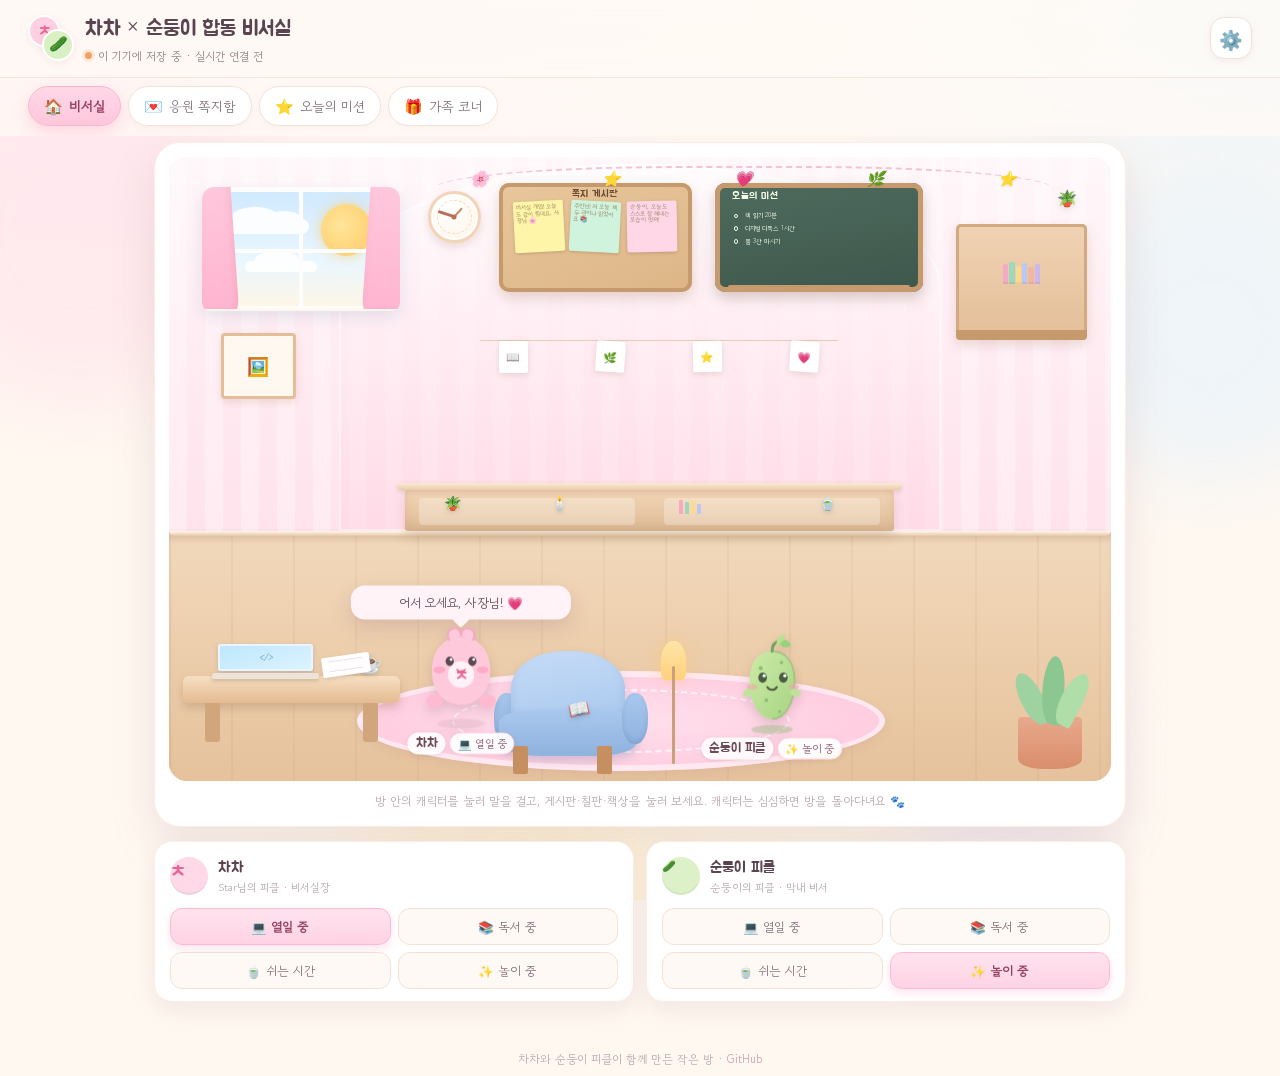
==== commit 7be57731: "방 화면 다듬기: 말풍선 위치 수정, 아치 포인트 월, 사이드보드·벽시계·사진줄 추가, 모바일 레이아웃 개선" ====
--- a/index.html
+++ b/index.html
@@ -44,6 +44,7 @@
       <div class="room" id="room">
         <div class="wall">
           <div class="wall-stripe" aria-hidden="true"></div>
+          <div class="arch" aria-hidden="true"></div>
 
           <div class="window" aria-hidden="true">
             <div class="win-sky"><div class="sun"></div><div class="cloud c1"></div><div class="cloud c2"></div></div>
@@ -52,6 +53,8 @@
             <div class="sill"></div>
           </div>
 
+          <div class="clock" aria-hidden="true"><span class="hand h1"></span><span class="hand h2"></span><span class="pin"></span></div>
+
           <button class="board cork" data-goto="notes" aria-label="쪽지 게시판 — 응원 쪽지함 열기">
             <span class="board-title">쪽지 게시판</span>
             <span class="stickies" id="corkPreview"></span>
@@ -67,8 +70,15 @@
             <span class="spine s1"></span><span class="spine s2"></span><span class="spine s3"></span>
             <span class="spine s4"></span><span class="spine s5"></span><span class="spine s6"></span>
             <span class="shelf-board"></span>
+            <span class="shelf-plant">🪴</span>
           </div>
           <div class="frame" aria-hidden="true">🖼️</div>
+          <div class="photo-string" aria-hidden="true"><i>📖</i><i>🌿</i><i>⭐</i><i>💗</i></div>
+          <div class="sideboard" aria-hidden="true">
+            <span class="sb-body"></span><span class="sb-top"></span>
+            <span class="sb-item i1">🪴</span><span class="sb-item i2">🕯️</span><span class="sb-item i3">🍵</span>
+            <span class="sb-books"><i></i><i></i><i></i><i></i></span>
+          </div>
           <div class="garland" aria-hidden="true"><i>🌸</i><i>⭐</i><i>💗</i><i>🌿</i><i>⭐</i></div>
         </div>
 
@@ -89,7 +99,7 @@
 
           <div class="plant" aria-hidden="true"><span class="pot"></span><span class="leaf l1"></span><span class="leaf l2"></span><span class="leaf l3"></span></div>
 
-          <div class="actor" id="actor-chacha" data-who="chacha" style="--x:26;--y:86" tabindex="0" role="button" aria-label="차차 — 말 걸기">
+          <div class="actor" id="actor-chacha" data-who="chacha" style="--x:31;--y:80" tabindex="0" role="button" aria-label="차차 — 말 걸기">
             <div class="bubble" id="bubble-chacha" aria-live="polite"></div>
             <div class="sprite">
               <svg viewBox="0 0 100 112" aria-hidden="true">
@@ -113,7 +123,7 @@
             <div class="plate"><span class="pname">차차</span><span class="pstatus" data-status-for="chacha">💻 열일 중</span></div>
           </div>
 
-          <div class="actor" id="actor-sundungi" data-who="sundungi" style="--x:66;--y:90" tabindex="0" role="button" aria-label="순둥이 피클 — 말 걸기">
+          <div class="actor" id="actor-sundungi" data-who="sundungi" style="--x:64;--y:82" tabindex="0" role="button" aria-label="순둥이 피클 — 말 걸기">
             <div class="bubble" id="bubble-sundungi" aria-live="polite"></div>
             <div class="sprite">
               <svg viewBox="0 0 100 112" aria-hidden="true">
--- a/styles.css
+++ b/styles.css
@@ -30,6 +30,7 @@
 }
 
 *{box-sizing:border-box}
+[hidden]{display:none !important}
 html,body{height:100%}
 body{
   margin:0;
@@ -140,7 +141,7 @@
   box-shadow:var(--shadow-lg);border:1px solid #FBEDE3;
 }
 .room{
-  position:relative;width:100%;aspect-ratio:16/11.2;
+  position:relative;width:100%;aspect-ratio:16/10.6;
   border-radius:18px;overflow:hidden;
   container-type:inline-size;
   background:#FFF1F5;
@@ -150,14 +151,20 @@
 
 /* 벽 */
 .wall{
-  position:absolute;inset:0 0 38% 0;
+  position:absolute;inset:0 0 40% 0;
   background:
-    linear-gradient(180deg,#FFF6F9 0%,#FFEAF1 55%,#FFE1EA 100%);
+    linear-gradient(180deg,#FFF7FA 0%,#FFEBF2 55%,#FFE2EC 100%);
 }
 .wall-stripe{
   position:absolute;inset:0;
   background-image:repeating-linear-gradient(90deg,rgba(255,255,255,.55) 0 18px,rgba(255,255,255,0) 18px 36px);
   opacity:.55;
+}
+.arch{
+  position:absolute;left:18%;right:18%;top:2%;bottom:0;z-index:0;
+  border-radius:50% 50% 0 0/34% 34% 0 0;
+  background:linear-gradient(180deg,rgba(255,255,255,.62),rgba(255,209,225,.5));
+  box-shadow:inset 0 0 0 2px rgba(255,255,255,.55);
 }
 .garland{
   position:absolute;left:28%;right:6%;top:2.5%;
@@ -169,7 +176,7 @@
 
 /* 창문 */
 .window{
-  position:absolute;left:4.5%;top:11%;width:21%;height:30%;
+  position:absolute;left:3.5%;top:8%;width:21%;height:33%;
   border-radius:12px 12px 8px 8px;overflow:hidden;
   background:linear-gradient(180deg,#CFE9FF,#EAF7FF 60%,#FFF6E4);
   box-shadow:0 6px 16px rgba(150,170,200,.25),inset 0 0 0 5px #FFFDFB;
@@ -203,7 +210,7 @@
   transition:transform .18s,box-shadow .18s;text-align:left}
 .board:hover{transform:translateY(-3px) rotate(-.6deg);box-shadow:0 10px 22px rgba(160,120,130,.25)}
 .cork{
-  left:30%;top:10%;width:20.5%;height:26%;
+  left:35%;top:7%;width:20.5%;height:29%;
   background:linear-gradient(160deg,#E8C79C,#DDB587);
   box-shadow:inset 0 0 0 4px #C79A6D,0 6px 14px rgba(160,120,90,.28);
 }
@@ -220,7 +227,7 @@
 .sticky-mini:nth-child(2){background:#CFF3DC;--rot:3deg}
 .sticky-mini:nth-child(3){background:#FFD7E7;--rot:-1deg}
 .chalk{
-  left:53.5%;top:10%;width:22%;height:26%;
+  left:58%;top:7%;width:22%;height:29%;
   background:linear-gradient(170deg,#4F6B5E,#3E574C);
   box-shadow:inset 0 0 0 5px #C79A6D,0 6px 14px rgba(120,100,80,.3);
 }
@@ -233,19 +240,66 @@
 .chalk-tray{position:absolute;left:6%;right:6%;bottom:0;height:6%;background:#C79A6D;border-radius:2px}
 
 /* 책장 */
-.shelf{position:absolute;left:79.5%;top:20%;width:16%;height:24%;background:linear-gradient(180deg,#F0D3B4,#E3BE98);
+.shelf{position:absolute;left:83.5%;top:18%;width:14%;height:31%;background:linear-gradient(180deg,#F0D3B4,#E3BE98);
   border-radius:5px;box-shadow:inset 0 0 0 3px #D3A97F,0 5px 12px rgba(160,120,90,.22);display:flex;align-items:flex-end;gap:2.5%;padding:4% 5% 6%}
 .spine{flex:1;border-radius:2px 2px 0 0;box-shadow:inset 0 -2px 0 rgba(0,0,0,.06)}
-.s1{height:70%;background:#F5A9C4}.s2{height:86%;background:#9DD8B9}.s3{height:62%;background:#FFD98E}
-.s4{height:80%;background:#B9C9F2}.s5{height:56%;background:#F3B6A0}.s6{height:74%;background:#CBB8EC}
+.s1{height:92%;background:#F5A9C4}.s2{height:100%;background:#9DD8B9}.s3{height:84%;background:#FFD98E}
+.s4{height:96%;background:#B9C9F2}.s5{height:78%;background:#F3B6A0}.s6{height:90%;background:#CBB8EC}
+.shelf-plant{position:absolute;right:8%;top:-34%;font-size:clamp(8px,1.7cqw,16px);filter:drop-shadow(0 2px 3px rgba(0,0,0,.12))}
 .shelf-board{position:absolute;left:0;right:0;bottom:0;height:9%;background:#C79A6D;border-radius:0 0 4px 4px}
-.frame{position:absolute;left:5%;top:44%;width:8%;aspect-ratio:1.15;display:grid;place-items:center;
+.frame{position:absolute;left:5.5%;top:47%;width:8%;aspect-ratio:1.15;display:grid;place-items:center;
   background:#FFF8F0;border:3px solid #E3BE98;border-radius:4px;font-size:clamp(9px,2cqw,18px);
   box-shadow:0 3px 8px rgba(160,120,90,.2)}
 
+/* 벽시계 + 낮은 장식장 */
+.clock{
+  position:absolute;left:27.5%;top:9%;width:5.6cqw;aspect-ratio:1;border-radius:50%;
+  background:radial-gradient(circle at 35% 30%,#fff,#FFF4E7);
+  border:3px solid #F3D4B8;box-shadow:0 4px 10px rgba(160,120,100,.22),inset 0 0 0 2px #fff;
+}
+.clock::before{content:'';position:absolute;inset:13%;border-radius:50%;border:1.5px dashed #F2DCC8}
+.clock .hand{position:absolute;left:50%;background:#C08A6A;border-radius:2px;transform-origin:bottom center}
+.clock .h1{width:2px;height:26%;bottom:50%;transform:translateX(-50%) rotate(42deg)}
+.clock .h2{width:2.5px;height:36%;bottom:50%;transform:translateX(-50%) rotate(-72deg);background:#B9705A}
+.clock .pin{position:absolute;left:50%;top:50%;width:5px;height:5px;border-radius:50%;background:#B9705A;transform:translate(-50%,-50%)}
+
+.sideboard{position:absolute;left:25%;bottom:0;width:52%;height:14%;z-index:1}
+.sb-body{
+  position:absolute;inset:18% 0 0 0;border-radius:6px 6px 3px 3px;
+  background:linear-gradient(180deg,#F2D6B7,#E0BC97);
+  box-shadow:inset 0 -6px 10px rgba(150,110,80,.16),0 6px 12px rgba(140,105,75,.2);
+}
+.sb-body::before,.sb-body::after{content:'';position:absolute;top:22%;bottom:16%;width:44%;border-radius:4px;background:rgba(255,255,255,.28)}
+.sb-body::before{left:3%}.sb-body::after{right:3%}
+.sb-top{position:absolute;left:-1.5%;right:-1.5%;top:8%;height:13%;border-radius:4px;background:linear-gradient(180deg,#FBEBDA,#EBCBA9);box-shadow:0 2px 5px rgba(150,110,80,.22)}
+.sb-item{position:absolute;bottom:34%;font-size:clamp(7px,1.5cqw,14px);filter:drop-shadow(0 2px 2px rgba(0,0,0,.12))}
+.sb-item.i1{left:8%}.sb-item.i2{left:30%}.sb-item.i3{right:12%}
+.sb-books{position:absolute;left:56%;bottom:34%;display:flex;gap:2px;align-items:flex-end;height:26%}
+.sb-books i{width:4px;border-radius:1px 1px 0 0}
+.sb-books i:nth-child(1){height:100%;background:#F5A9C4}
+.sb-books i:nth-child(2){height:84%;background:#9DD8B9}
+.sb-books i:nth-child(3){height:92%;background:#FFD98E}
+.sb-books i:nth-child(4){height:70%;background:#B9C9F2}
+
+/* 사진 줄 */
+.photo-string{
+  position:absolute;left:33%;right:29%;top:49%;height:14%;z-index:2;
+  display:flex;justify-content:space-between;align-items:flex-start;
+  border-top:1.5px solid #E8CBB6;padding:0 2%;
+}
+.photo-string i{
+  width:9%;aspect-ratio:1/1.08;background:#fff;border-radius:2px;
+  box-shadow:0 2px 6px rgba(150,120,100,.22);transform:rotate(var(--r,-4deg));
+  display:grid;place-items:center;font-size:clamp(6px,1.15cqw,11px);
+  border:2px solid #fff;font-style:normal;transition:transform .2s;
+}
+.photo-string i:nth-child(2n){--r:4deg}
+.photo-string i:nth-child(3n){--r:-1deg}
+.photo-string i:hover{transform:rotate(0) scale(1.06)}
+
 /* 바닥 */
 .floor{
-  position:absolute;inset:62% 0 0 0;
+  position:absolute;inset:60% 0 0 0;
   background:
     repeating-linear-gradient(90deg,rgba(190,150,115,.13) 0 2px,rgba(0,0,0,0) 2px 62px),
     linear-gradient(180deg,#F2D9BC 0%,#EBCBA8 60%,#E5C29C 100%);
@@ -261,7 +315,7 @@
   box-shadow:inset 0 0 0 6px rgba(255,255,255,.55),0 4px 10px rgba(180,130,150,.15)}
 .rug::after{content:'';position:absolute;inset:18%;border-radius:50%;border:2px dashed rgba(255,255,255,.75)}
 
-.desk{position:absolute;left:3%;bottom:5%;width:25%;height:30%;
+.desk{position:absolute;left:1.5%;bottom:4%;width:23%;height:14cqw;
   transition:transform .2s;display:block;z-index:2}
 .desk:hover{transform:translateY(-3px)}
 .desk-top{position:absolute;left:0;right:0;top:28%;height:20%;border-radius:6px;
@@ -279,22 +333,26 @@
   transform:rotate(-8deg);box-shadow:0 2px 4px rgba(120,100,80,.2)}
 .desk-paper::after{content:'';position:absolute;inset:22% 15%;border-top:1.5px solid #EEDFE3;border-bottom:1.5px solid #EEDFE3}
 
-.armchair{position:absolute;left:36%;bottom:7%;width:17%;height:28%;transition:transform .2s;z-index:2}
+.armchair{position:absolute;left:35%;bottom:7%;width:16%;height:13cqw;transition:transform .2s;z-index:2}
 .armchair:hover{transform:translateY(-3px)}
-.chair-back{position:absolute;left:8%;bottom:26%;width:76%;height:70%;border-radius:44% 44% 22% 22%;
-  background:linear-gradient(170deg,#BFD8F5,#9FC2EA);box-shadow:inset 0 -6px 10px rgba(90,120,160,.18),0 4px 10px rgba(120,140,170,.25)}
+.chair-back{position:absolute;left:8%;bottom:26%;width:76%;height:66%;border-radius:46% 46% 24% 24%;
+  background:linear-gradient(170deg,#C6DCF7,#A6C6ED);box-shadow:inset 0 -6px 10px rgba(90,120,160,.18),0 4px 10px rgba(120,140,170,.25)}
+.armchair::before,.armchair::after{content:'';position:absolute;bottom:16%;width:17%;height:42%;border-radius:46%;
+  background:linear-gradient(180deg,#A9C8EE,#8FB2DE);box-shadow:inset 0 -3px 5px rgba(90,120,160,.22)}
+.armchair::before{left:-3%}
+.armchair::after{right:1%}
 .chair-seat{position:absolute;left:0;bottom:6%;width:92%;height:38%;border-radius:26% 26% 30% 30%;
   background:linear-gradient(180deg,#A9C8EE,#8FB2DE);box-shadow:0 5px 10px rgba(110,135,170,.3)}
 .chair-seat::before,.chair-seat::after{content:'';position:absolute;bottom:-38%;width:11%;height:60%;background:#C68F5F;border-radius:2px}
 .chair-seat::before{left:10%}.chair-seat::after{right:18%}
 .chair-book{position:absolute;left:46%;bottom:36%;font-size:clamp(8px,1.9cqw,17px);transform:rotate(-12deg);
   filter:drop-shadow(0 2px 2px rgba(0,0,0,.15))}
-.floor-lamp{position:absolute;right:-26%;bottom:6%;width:16%;height:86%}
+.floor-lamp{position:absolute;right:-24%;bottom:0;width:16%;height:100%}
 .floor-lamp .pole{position:absolute;left:45%;bottom:0;width:10%;height:80%;background:#C9A07A;border-radius:2px}
 .floor-lamp .lamp{position:absolute;left:0;top:0;width:100%;height:32%;background:linear-gradient(180deg,#FFE5A8,#FFD07A);
   border-radius:50% 50% 20% 20%;box-shadow:0 0 14px rgba(255,200,110,.55)}
 
-.plant{position:absolute;right:2.5%;bottom:6%;width:9%;height:24%;z-index:1}
+.plant{position:absolute;right:2%;bottom:5%;width:9%;height:13cqw;z-index:1}
 .plant .pot{position:absolute;left:12%;bottom:0;width:76%;height:42%;background:linear-gradient(180deg,#E8A98C,#D98E6C);
   border-radius:4px 4px 40% 40%/4px 4px 20% 20%}
 .plant .leaf{position:absolute;left:38%;bottom:36%;width:26%;height:46%;background:#9ED2A0;border-radius:60% 60% 10% 60%;transform-origin:bottom center}
@@ -323,8 +381,8 @@
 
 .plate{
   position:absolute;left:50%;top:100%;transform:translate(-50%,0);
-  display:flex;flex-direction:column;align-items:center;gap:2px;white-space:nowrap;
-  margin-top:-2px;pointer-events:none;
+  display:flex;align-items:center;gap:4px;white-space:nowrap;
+  margin-top:1px;pointer-events:none;
 }
 .pname{
   font-family:var(--font-title);font-size:clamp(8px,1.5cqw,13px);color:#6B4C58;
@@ -340,7 +398,8 @@
 .pstatus:hover{background:#FFF0F6;transform:translateY(-1px)}
 
 .bubble{
-  position:absolute;left:50%;bottom:calc(100% + 4px);transform:translate(-50%,6px) scale(.9);
+  position:absolute;left:50%;top:auto;bottom:calc(100% + 6px);height:auto;
+  transform:translate(-50%,6px) scale(.9);
   min-width:78px;max-width:min(46cqw,220px);
   padding:8px 11px;border-radius:14px;
   background:#fff;color:#5E4752;
@@ -645,12 +704,27 @@
   .brand-badge{width:40px;height:40px}
   .bb{width:28px;height:28px;font-size:14px}
   .tabs{top:66px}
-  .room{border-radius:14px}
+  .room{border-radius:14px;aspect-ratio:4/3.2}
   .chip{font-size:12px;padding:8px 4px}
   .notes-grid{grid-template-columns:1fr 1fr;gap:10px}
   .note{min-height:120px;padding:12px 12px 34px}
   .note .n-text{font-size:12.5px}
 }
+
+/* 좁은 화면에서는 방을 조금 단순하게 */
+@media(max-width:560px){
+  .photo-string,.frame{display:none}
+  .window{left:3%;top:9%;width:20%;height:29%}
+  .cork{left:33%;top:8%;width:21%;height:26%}
+  .chalk{left:56.5%;top:8%;width:22%;height:26%}
+  .shelf{left:82%;top:20%;width:15%;height:26%}
+  .actor{width:clamp(52px,16cqw,84px)}
+  .bubble{max-width:min(66cqw,200px);font-size:10.5px;padding:6px 9px;border-radius:12px}
+  .plate{flex-direction:row;gap:3px;margin-top:0}
+  .pname{font-size:9px;padding:0 6px}
+  .pstatus{font-size:8px;padding:0 5px}
+  .garland{left:30%;right:3%}
+}
 @media(max-width:380px){
   .notes-grid{grid-template-columns:1fr}
 }
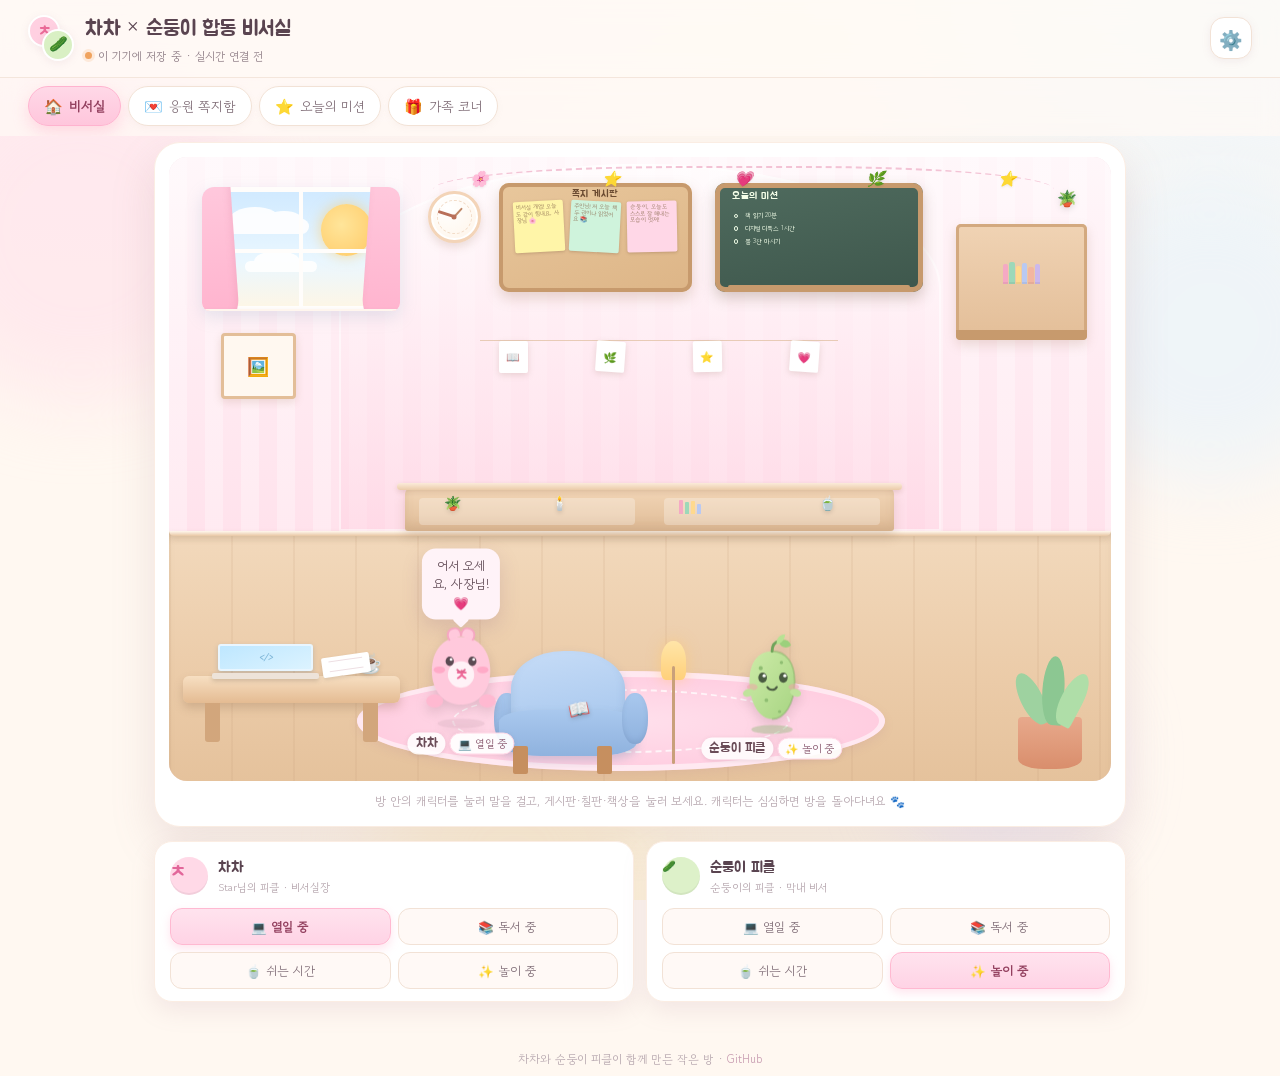
==== commit 0edbf695: "가족 PIN 서버측 잠금: Apps Script PIN 검증(모든 읽기·쓰기 차단) + 잠금 화면" ====
--- a/index.html
+++ b/index.html
@@ -270,13 +270,17 @@
             <button class="ghost" type="submit">담기</button>
           </form>
         </div>
-        <div class="mini-card">
+        <div class="mini-card local-only">
           <h3>🔑 가족 PIN</h3>
           <p class="tiny-hint">PIN을 바꾸거나 잊었을 때 다시 정할 수 있어요.</p>
           <div class="pin-actions">
             <button class="ghost" id="btnChangePin">PIN 바꾸기</button>
             <button class="ghost danger" id="btnResetPin">PIN 다시 정하기</button>
           </div>
+        </div>
+        <div class="mini-card remote-only" hidden>
+          <h3>🔑 가족 PIN</h3>
+          <p class="tiny-hint">실시간 연결 중에는 Apps Script의 <b>FAMILY_PIN</b> 값이 우리 가족 비밀번호예요. 바꾸려면 시트 → 확장 프로그램 → Apps Script에서 그 값을 고치고 다시 배포하면 돼요.</p>
         </div>
       </div>
       <button class="ghost lock-again" id="btnLock">🔒 다시 잠그기</button>
@@ -322,6 +326,28 @@
 
 <div class="toast" id="toast" role="status" aria-live="polite"></div>
 
+<!-- 가족 PIN 잠금 (실시간 연결 모드) -->
+<div class="gate" id="gate" hidden>
+  <div class="gate-card">
+    <div class="gate-icon" aria-hidden="true">🔒</div>
+    <h2>우리 가족 비서실</h2>
+    <p class="gate-sub">가족 PIN을 넣으면 쪽지와 미션이 열려요.</p>
+    <p class="gate-note">페이지는 공개지만, 우리 이야기는 PIN 없이는 보이지 않아요.</p>
+    <div class="pin-dots" id="gateDots"><i></i><i></i><i></i><i></i></div>
+    <div class="keypad" id="gateKeys">
+      <button data-gate="1">1</button><button data-gate="2">2</button><button data-gate="3">3</button>
+      <button data-gate="4">4</button><button data-gate="5">5</button><button data-gate="6">6</button>
+      <button data-gate="7">7</button><button data-gate="8">8</button><button data-gate="9">9</button>
+      <button data-gate="clear" class="key-fn">지움</button><button data-gate="0">0</button><button data-gate="back" class="key-fn">⌫</button>
+    </div>
+    <p class="pin-msg" id="gateMsg"></p>
+    <div class="gate-actions">
+      <button class="primary big" id="gateOk">열기</button>
+      <button class="ghost small" id="gateSettings">설정</button>
+    </div>
+  </div>
+</div>
+
 <!-- 설정 -->
 <div class="modal" id="settingsModal" hidden>
   <div class="modal-card" role="dialog" aria-modal="true" aria-labelledby="setTitle">
--- a/styles.css
+++ b/styles.css
@@ -57,10 +57,10 @@
 
 .bg-blobs{position:fixed;inset:0;pointer-events:none;z-index:0;overflow:hidden}
 .blob{position:absolute;border-radius:50%;filter:blur(40px);opacity:.5}
-.b1{width:340px;height:340px;left:-90px;top:60px;background:#FFDCE9}
-.b2{width:300px;height:300px;right:-80px;top:180px;background:#DFF1FF}
-.b3{width:260px;height:260px;left:30%;bottom:-90px;background:#FFF0C9}
-.b4{width:200px;height:200px;right:14%;bottom:40px;background:#E7E0FB}
+.blob.b1{width:340px;height:340px;left:-90px;top:60px;background:#FFDCE9}
+.blob.b2{width:300px;height:300px;right:-80px;top:180px;background:#DFF1FF}
+.blob.b3{width:260px;height:260px;left:30%;bottom:-90px;background:#FFF0C9}
+.blob.b4{width:200px;height:200px;right:14%;bottom:40px;background:#E7E0FB}
 
 /* ---------- 상단 ---------- */
 .topbar{
@@ -182,15 +182,15 @@
   box-shadow:0 6px 16px rgba(150,170,200,.25),inset 0 0 0 5px #FFFDFB;
 }
 .win-sky{position:absolute;inset:0}
-.sun{position:absolute;right:14%;top:14%;width:26%;aspect-ratio:1;border-radius:50%;
+.win-sky .sun{position:absolute;right:14%;top:14%;width:26%;aspect-ratio:1;border-radius:50%;
   background:radial-gradient(circle at 40% 40%,#FFE59A,#FFC965);box-shadow:0 0 14px rgba(255,200,90,.6)}
-.cloud{position:absolute;background:#fff;border-radius:999px;opacity:.92;filter:blur(.3px)}
-.cloud::before,.cloud::after{content:'';position:absolute;background:#fff;border-radius:50%}
-.c1{left:10%;top:26%;width:44%;height:12%;animation:drift 14s ease-in-out infinite}
-.c1::before{width:60%;height:180%;left:8%;top:-80%}
-.c1::after{width:46%;height:150%;right:6%;top:-55%}
-.c2{left:22%;top:60%;width:36%;height:9%;animation:drift 18s ease-in-out infinite reverse}
-.c2::before{width:64%;height:190%;left:12%;top:-90%}
+.win-sky .cloud{position:absolute;background:#fff;border-radius:999px;opacity:.92;filter:blur(.3px)}
+.win-sky .cloud::before,.win-sky .cloud::after{content:'';position:absolute;background:#fff;border-radius:50%}
+.win-sky .c1{left:10%;top:26%;width:44%;height:12%;animation:drift 14s ease-in-out infinite}
+.win-sky .c1::before{width:60%;height:180%;left:8%;top:-80%}
+.win-sky .c1::after{width:46%;height:150%;right:6%;top:-55%}
+.win-sky .c2{left:22%;top:60%;width:36%;height:9%;animation:drift 18s ease-in-out infinite reverse}
+.win-sky .c2::before{width:64%;height:190%;left:12%;top:-90%}
 @keyframes drift{0%,100%{transform:translateX(0)}50%{transform:translateX(16%)}}
 .win-frame{position:absolute;inset:0;border:5px solid #FFFDFB;border-radius:12px 12px 8px 8px}
 .win-frame::before{content:'';position:absolute;left:50%;top:0;bottom:0;width:4px;background:#FFFDFB;transform:translateX(-50%)}
@@ -243,8 +243,12 @@
 .shelf{position:absolute;left:83.5%;top:18%;width:14%;height:31%;background:linear-gradient(180deg,#F0D3B4,#E3BE98);
   border-radius:5px;box-shadow:inset 0 0 0 3px #D3A97F,0 5px 12px rgba(160,120,90,.22);display:flex;align-items:flex-end;gap:2.5%;padding:4% 5% 6%}
 .spine{flex:1;border-radius:2px 2px 0 0;box-shadow:inset 0 -2px 0 rgba(0,0,0,.06)}
-.s1{height:92%;background:#F5A9C4}.s2{height:100%;background:#9DD8B9}.s3{height:84%;background:#FFD98E}
-.s4{height:96%;background:#B9C9F2}.s5{height:78%;background:#F3B6A0}.s6{height:90%;background:#CBB8EC}
+.shelf .spine.s1{height:92%;background:#F5A9C4}
+.shelf .spine.s2{height:100%;background:#9DD8B9}
+.shelf .spine.s3{height:84%;background:#FFD98E}
+.shelf .spine.s4{height:96%;background:#B9C9F2}
+.shelf .spine.s5{height:78%;background:#F3B6A0}
+.shelf .spine.s6{height:90%;background:#CBB8EC}
 .shelf-plant{position:absolute;right:8%;top:-34%;font-size:clamp(8px,1.7cqw,16px);filter:drop-shadow(0 2px 3px rgba(0,0,0,.12))}
 .shelf-board{position:absolute;left:0;right:0;bottom:0;height:9%;background:#C79A6D;border-radius:0 0 4px 4px}
 .frame{position:absolute;left:5.5%;top:47%;width:8%;aspect-ratio:1.15;display:grid;place-items:center;
@@ -561,7 +565,7 @@
   box-shadow:0 4px 10px rgba(255,190,90,.45)}
 .mission .mtext{flex:1;min-width:0;font-size:14px;word-break:break-word}
 .mission.done{background:linear-gradient(120deg,#F4FBEC,#EAF7E2);border-color:#D8EFC8}
-.mission.done .mtext{text-decoration:line-through;color:#93A88B}
+.mission.done .mtext{text-decoration:line-through;color:#6E8A66}
 .mission .del{width:26px;height:26px;border-radius:50%;color:#C9B4BC;font-size:16px;display:grid;place-items:center;opacity:.5;transition:.15s}
 .mission .del:hover{background:#FFF0F4;color:#C2607A;opacity:1}
 .mission .who{font-size:10.5px;color:#A79AA0;white-space:nowrap}
@@ -661,6 +665,27 @@
 .pin-msg{min-height:18px;margin:12px 0 6px;font-size:12.5px;color:#D0698A}
 .pin-msg.ok{color:#57A87C}
 
+/* 가족 PIN 잠금 화면 */
+.gate{
+  position:fixed;inset:0;z-index:100;display:grid;place-items:center;padding:18px;overflow:auto;
+  background:
+    radial-gradient(600px 300px at 20% 0%,#FFE7F1 0%,rgba(255,231,241,0) 60%),
+    radial-gradient(600px 400px at 90% 100%,#EAF7EE 0%,rgba(234,247,238,0) 60%),
+    #FFF8F1;
+}
+.gate-card{
+  width:min(348px,100%);background:#fff;border-radius:26px;padding:26px 22px 20px;text-align:center;
+  box-shadow:0 26px 60px rgba(120,90,110,.22);border:1px solid #FBEAF1;
+  animation:popIn .3s cubic-bezier(.2,1.3,.4,1) both;
+}
+.gate-icon{font-size:34px;line-height:1;filter:drop-shadow(0 4px 8px rgba(0,0,0,.12))}
+.gate-card h2{margin:8px 0 4px;font-family:var(--font-title);font-weight:400;font-size:20px;color:#5A4450}
+.gate-sub{margin:0;font-size:13px;color:var(--ink-soft)}
+.gate-note{margin:5px 0 4px;font-size:11.5px;color:var(--ink-faint);line-height:1.5}
+.gate-actions{display:flex;flex-direction:column;gap:9px;align-items:center;margin-top:8px}
+.gate-actions .primary{width:100%}
+.gate .pin-msg.ok{color:#57A87C}
+
 /* =========================================================
    토스트 / 모달 / 푸터
    ========================================================= */
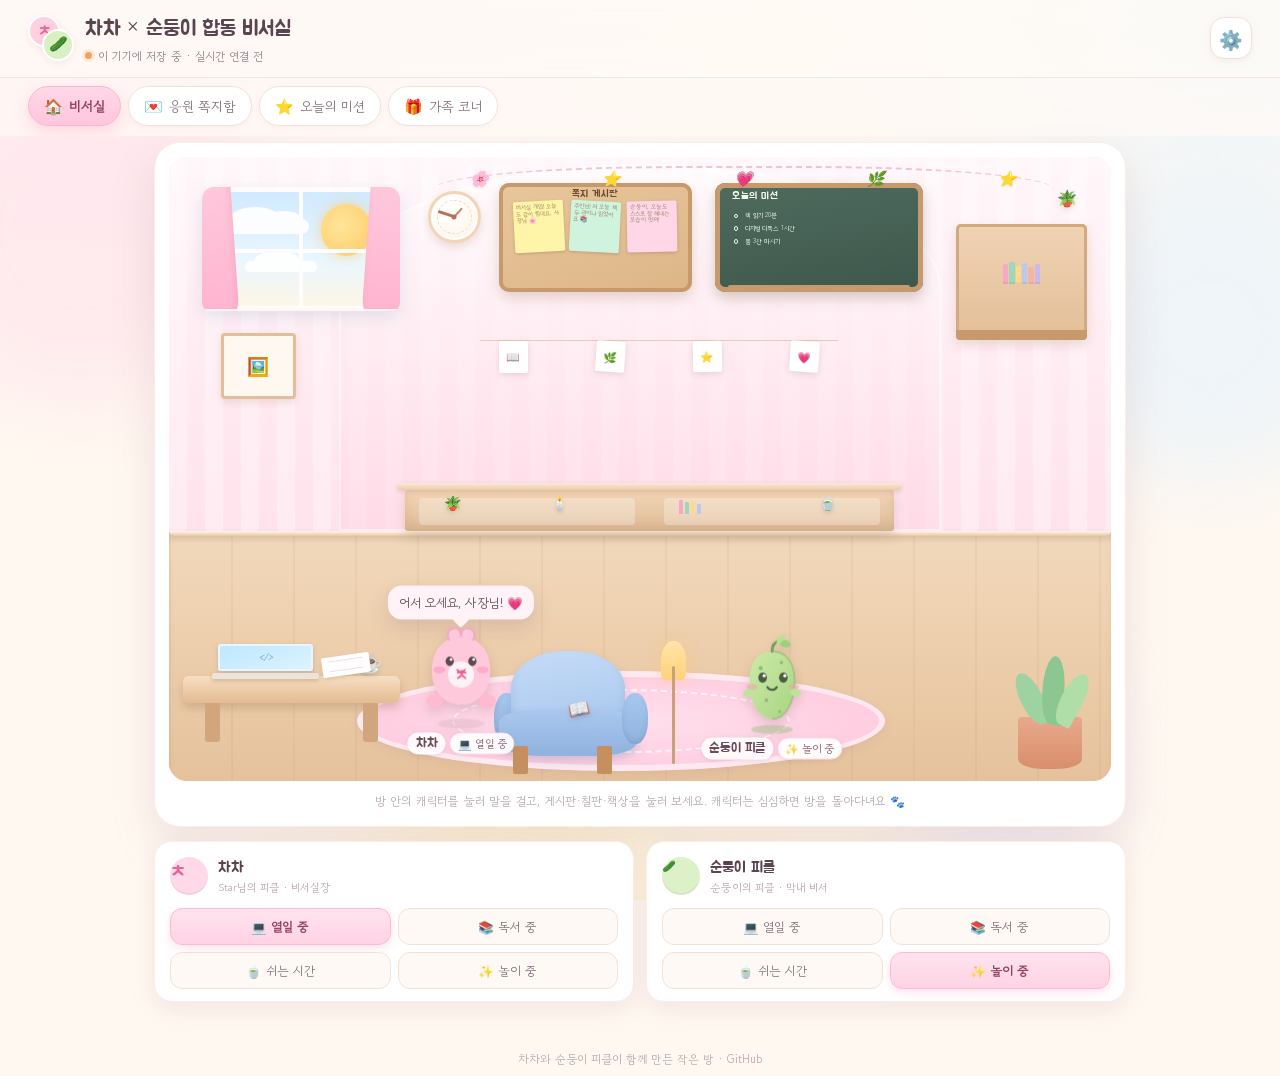
==== commit eb280269: "말풍선 폭 고정(max-content), 캐시 버전 v6" ====
--- a/index.html
+++ b/index.html
@@ -10,7 +10,7 @@
 <link rel="preconnect" href="https://fonts.googleapis.com">
 <link rel="preconnect" href="https://fonts.gstatic.com" crossorigin>
 <link href="https://fonts.googleapis.com/css2?family=Jua&family=Gowun+Dodum&display=swap" rel="stylesheet">
-<link rel="stylesheet" href="styles.css">
+<link rel="stylesheet" href="styles.css?v=6">
 </head>
 <body>
 <div class="bg-blobs" aria-hidden="true">
@@ -386,6 +386,6 @@
   </div>
 </div>
 
-<script src="app.js"></script>
+<script src="app.js?v=6"></script>
 </body>
 </html>
--- a/styles.css
+++ b/styles.css
@@ -404,7 +404,7 @@
 .bubble{
   position:absolute;left:50%;top:auto;bottom:calc(100% + 6px);height:auto;
   transform:translate(-50%,6px) scale(.9);
-  min-width:78px;max-width:min(46cqw,220px);
+  width:max-content;min-width:78px;max-width:min(62cqw,220px);
   padding:8px 11px;border-radius:14px;
   background:#fff;color:#5E4752;
   font-size:clamp(9px,1.35cqw,13px);line-height:1.45;
@@ -640,7 +640,7 @@
 
 /* PIN 패드 */
 .pin-pad{
-  position:fixed;inset:0;z-index:80;display:grid;place-items:center;
+  position:fixed;inset:0;z-index:115;display:grid;place-items:center;
   background:rgba(90,70,80,.32);backdrop-filter:blur(6px);-webkit-backdrop-filter:blur(6px);
   padding:16px;animation:fadeIn .2s ease both;
 }
@@ -685,6 +685,7 @@
 .gate-actions{display:flex;flex-direction:column;gap:9px;align-items:center;margin-top:8px}
 .gate-actions .primary{width:100%}
 .gate .pin-msg.ok{color:#57A87C}
+body.locked main,body.locked .tabs,body.locked .foot{visibility:hidden}
 
 /* =========================================================
    토스트 / 모달 / 푸터
@@ -693,11 +694,11 @@
   position:fixed;left:50%;bottom:26px;transform:translate(-50%,20px);
   padding:11px 20px;border-radius:999px;background:rgba(90,68,80,.94);color:#FFF6FA;
   font-size:13px;box-shadow:0 12px 30px rgba(80,50,70,.35);
-  opacity:0;pointer-events:none;transition:.28s;z-index:95;max-width:calc(100vw - 32px);text-align:center;
+  opacity:0;pointer-events:none;transition:.28s;z-index:120;max-width:calc(100vw - 32px);text-align:center;
 }
 .toast.show{opacity:1;transform:translate(-50%,0)}
 
-.modal{position:fixed;inset:0;z-index:85;display:grid;place-items:center;padding:16px;
+.modal{position:fixed;inset:0;z-index:110;display:grid;place-items:center;padding:16px;
   background:rgba(90,70,80,.32);backdrop-filter:blur(6px);-webkit-backdrop-filter:blur(6px);animation:fadeIn .2s ease both;overflow:auto}
 .modal-card{
   position:relative;width:min(460px,100%);background:#fff;border-radius:24px;
